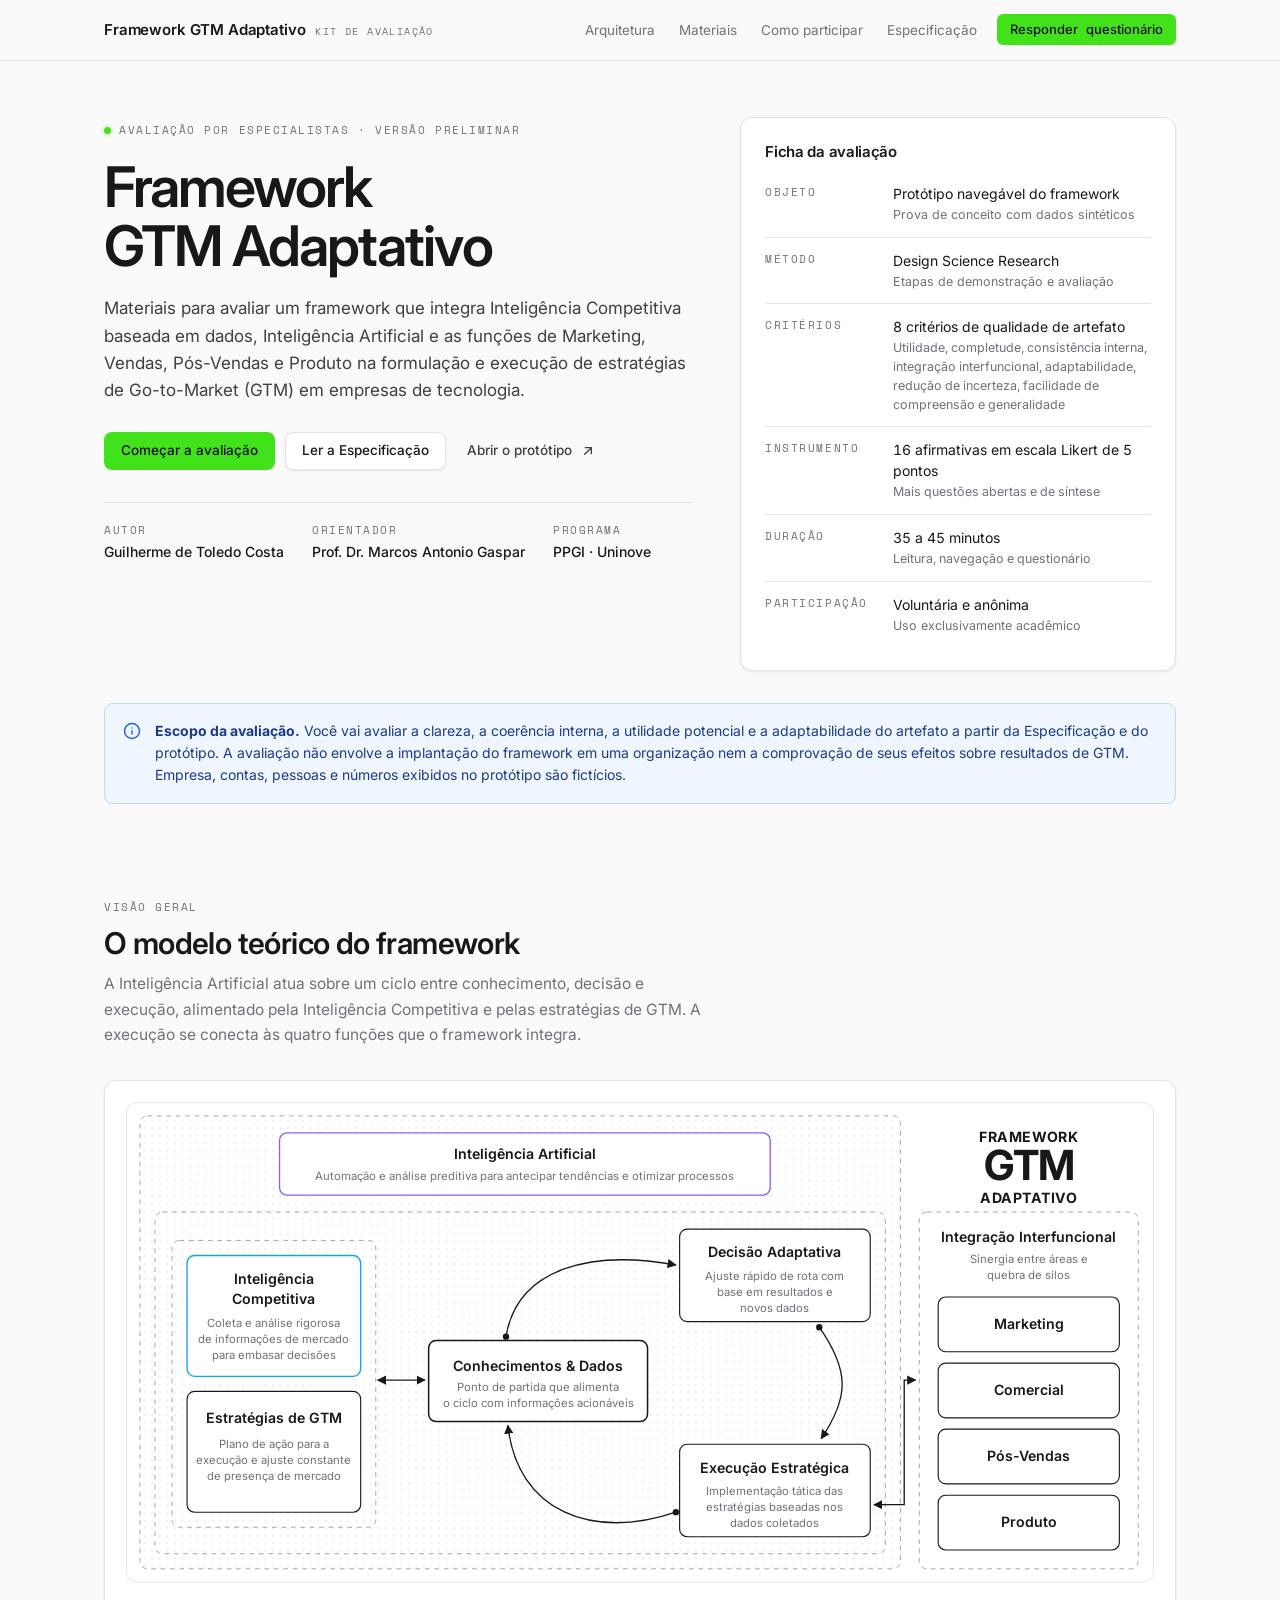
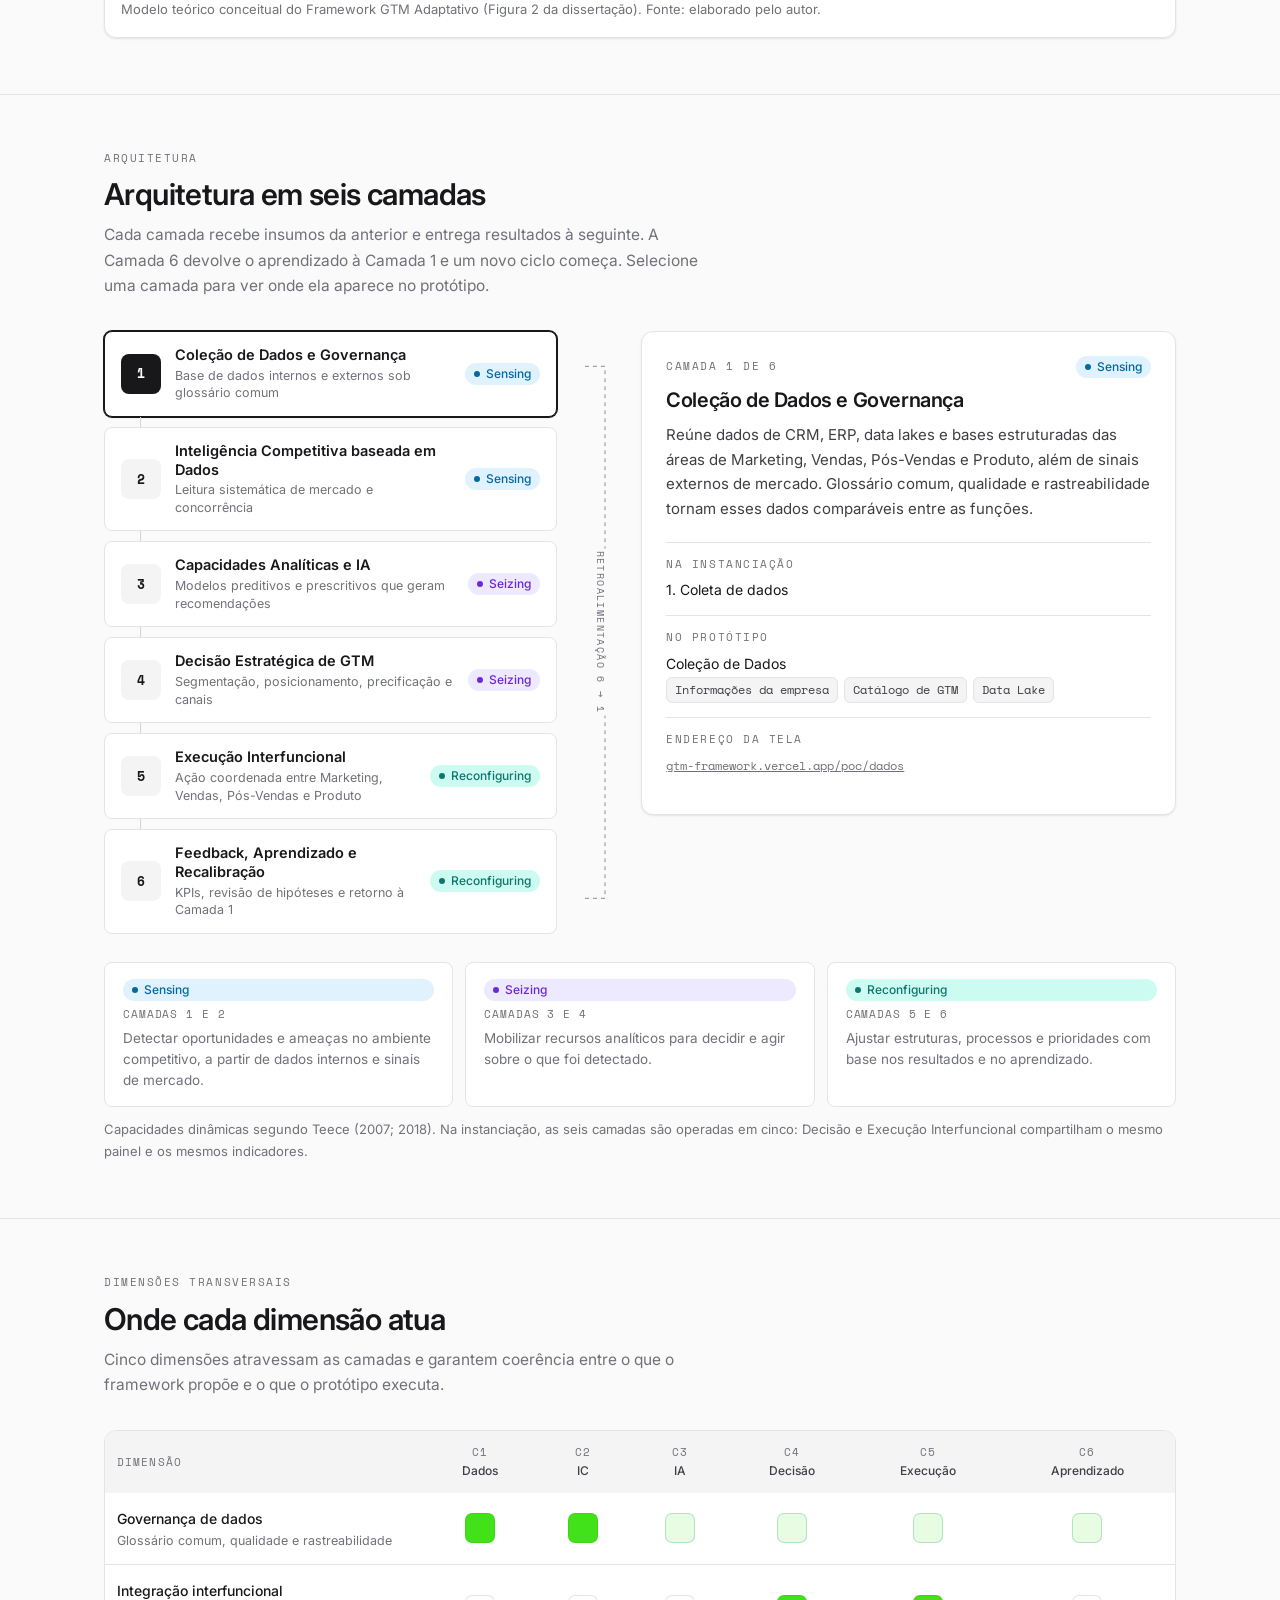
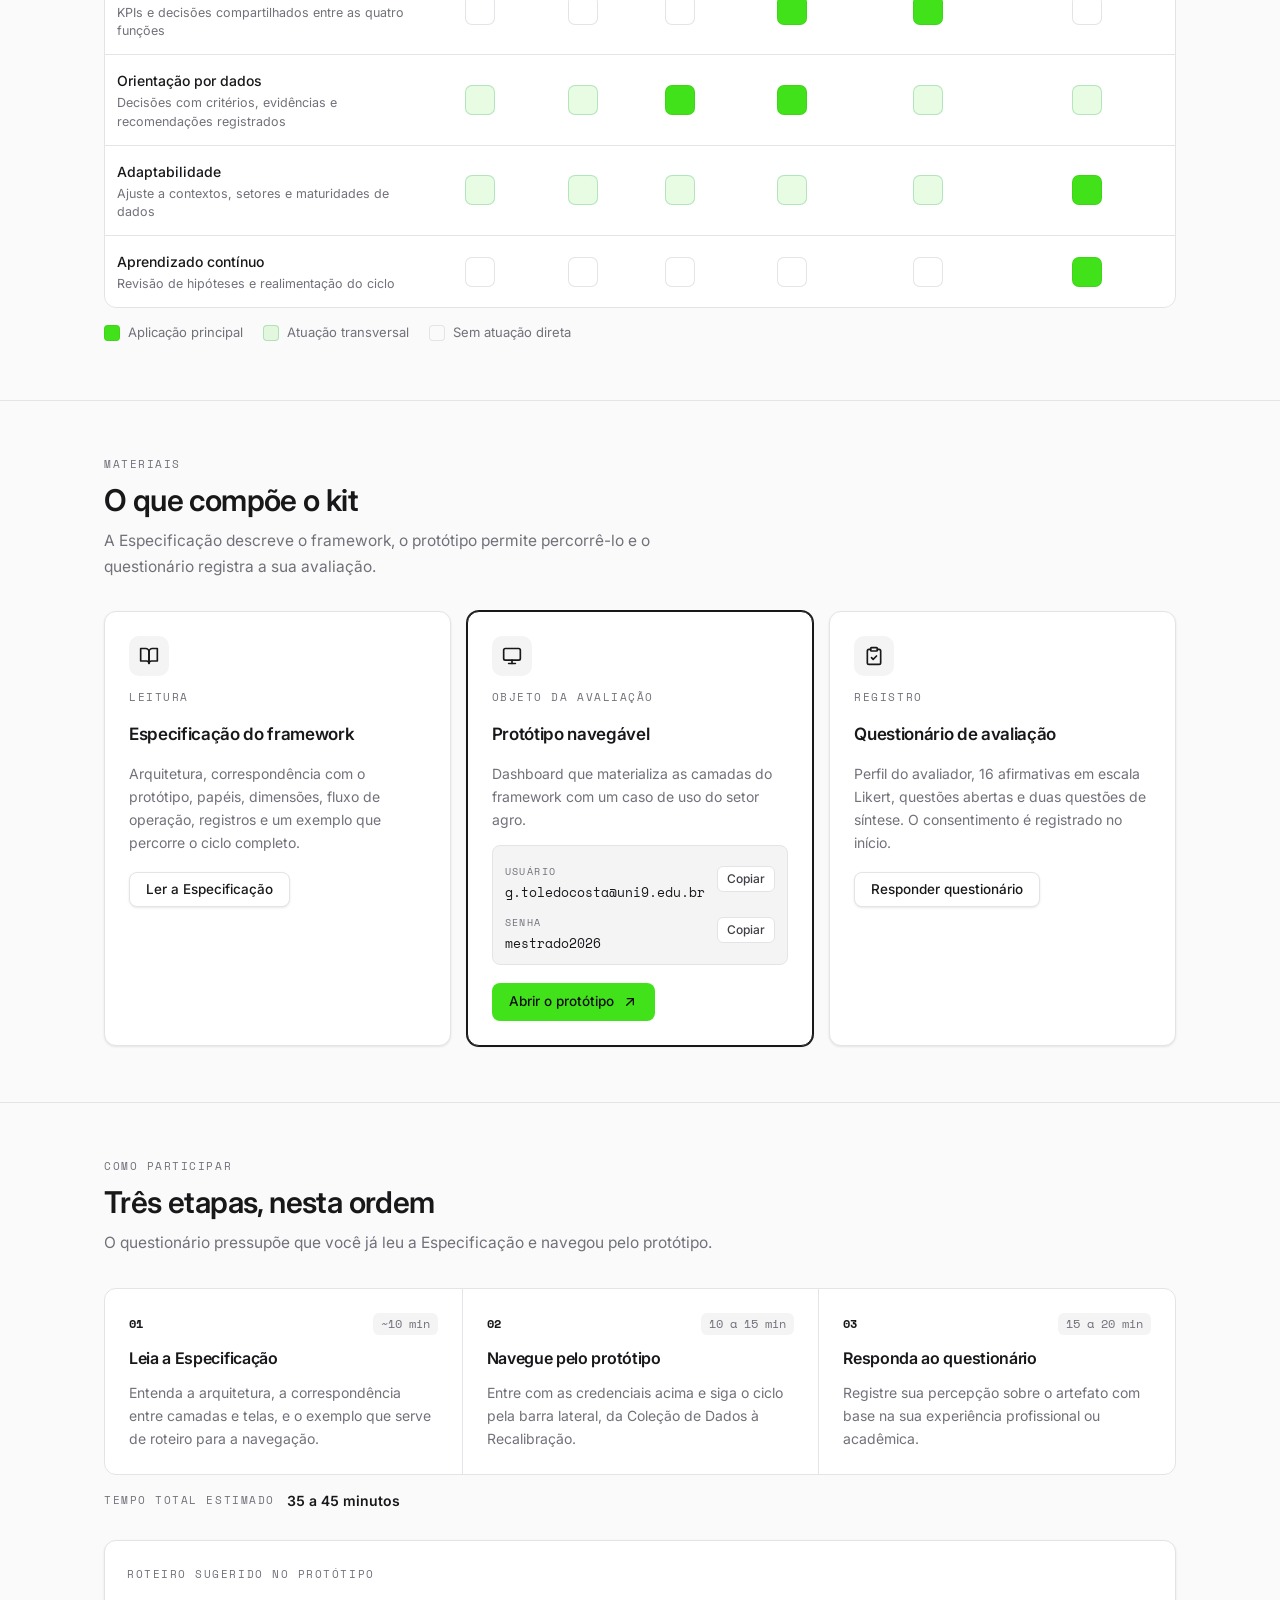
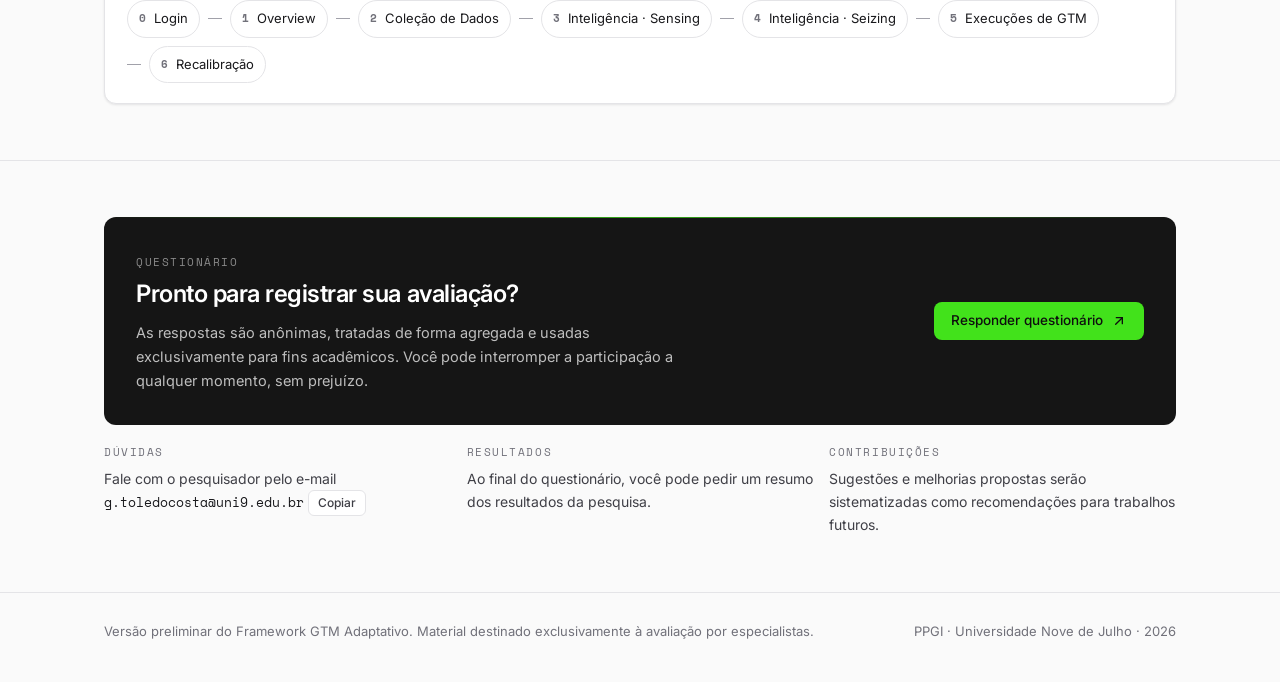
==== index.html @ 312587c1 "Add files via upload" ====
<!doctype html>
<html lang="pt-BR">
<head>
<meta charset="utf-8">
<meta name="viewport" content="width=device-width, initial-scale=1, viewport-fit=cover">
<!--
  Curioso o suficiente para abrir o código-fonte?
  Este kit avalia um protótipo acadêmico.
  A versão comercial, em produção, está em https://strataflow.co
-->
<title>Kit de Avaliação · Framework GTM Adaptativo</title>
<meta name="description" content="Kit de avaliação por especialistas do Framework GTM Adaptativo, pesquisa de mestrado do PPGI/Uninove.">
<meta name="robots" content="noindex">
<link rel="preconnect" href="https://fonts.googleapis.com">
<link rel="preconnect" href="https://fonts.gstatic.com" crossorigin>
<link rel="stylesheet" href="https://fonts.googleapis.com/css2?family=Inter:wght@400;500;600;700&family=Space+Mono:wght@400;700&display=swap">
<link rel="stylesheet" href="assets/kit.css">
</head>
<body>
<header class="topbar">
  <div class="wrap">
    <a class="brand" href="index.html">Framework GTM Adaptativo <span class="label">Kit de avaliação</span></a>
    <nav class="topnav" aria-label="Navegação principal">
      <a class="hide-sm" href="#arquitetura">Arquitetura</a>
      <a class="hide-sm" href="#materiais">Materiais</a>
      <a class="hide-sm" href="#participar">Como participar</a>
      <a href="especificacao.html">Especificação</a>
      <a class="btn btn-primary" href="https://docs.google.com/forms/d/e/1FAIpQLSe-l0vCF2HoHj6uJk7mGG0qdoyNAl2FYrG4ups2S_jRmHgbUw/viewform" target="_blank" rel="noopener">Responder<span class="long"> questionário</span></a>
    </nav>
  </div>
</header>

<main>
  <section class="hero">
    <div class="wrap hero-grid">
      <div>
        <span class="eyebrow label"><span class="dot" aria-hidden="true"></span>Avaliação por especialistas · versão preliminar</span>
        <h1>Framework GTM Adaptativo</h1>
        <p class="lead">Materiais para avaliar um framework que integra Inteligência Competitiva baseada em dados, Inteligência Artificial e as funções de Marketing, Vendas, Pós-Vendas e Produto na formulação e execução de estratégias de Go-to-Market (GTM) em empresas de tecnologia.</p>
        <div class="hero-actions">
          <a class="btn btn-primary" href="#participar">Começar a avaliação</a>
          <a class="btn btn-secondary" href="especificacao.html">Ler a Especificação</a>
          <a class="btn btn-ghost" href="https://gtm-framework.vercel.app/login" target="_blank" rel="noopener">Abrir o protótipo
            <svg viewBox="0 0 24 24" fill="none" stroke="currentColor" stroke-width="2" stroke-linecap="round" stroke-linejoin="round" aria-hidden="true"><path d="M7 17 17 7"/><path d="M8 7h9v9"/></svg>
          </a>
        </div>
        <div class="credits">
          <div><span class="label">Autor</span><strong>Guilherme de Toledo Costa</strong></div>
          <div><span class="label">Orientador</span><strong>Prof. Dr. Marcos Antonio Gaspar</strong></div>
          <div><span class="label">Programa</span><strong>PPGI · Uninove</strong></div>
        </div>
      </div>

      <aside class="card ficha" aria-labelledby="ficha-titulo">
        <h2 id="ficha-titulo">Ficha da avaliação</h2>
        <dl>
          <div class="row"><dt class="label">Objeto</dt><dd>Protótipo navegável do framework<small>Prova de conceito com dados sintéticos</small></dd></div>
          <div class="row"><dt class="label">Método</dt><dd>Design Science Research<small>Etapas de demonstração e avaliação</small></dd></div>
          <div class="row"><dt class="label">Critérios</dt><dd class="tnum">8 critérios de qualidade de artefato<small>Utilidade, completude, consistência interna, integração interfuncional, adaptabilidade, redução de incerteza, facilidade de compreensão e generalidade</small></dd></div>
          <div class="row"><dt class="label">Instrumento</dt><dd class="tnum">16 afirmativas em escala Likert de 5 pontos<small>Mais questões abertas e de síntese</small></dd></div>
          <div class="row"><dt class="label">Duração</dt><dd class="tnum">35 a 45 minutos<small>Leitura, navegação e questionário</small></dd></div>
          <div class="row"><dt class="label">Participação</dt><dd>Voluntária e anônima<small>Uso exclusivamente acadêmico</small></dd></div>
        </dl>
      </aside>
    </div>

    <div class="wrap" style="margin-top: 32px;">
      <div class="notice" role="note">
        <svg viewBox="0 0 24 24" fill="none" stroke="currentColor" stroke-width="2" stroke-linecap="round" stroke-linejoin="round" aria-hidden="true"><circle cx="12" cy="12" r="10"/><path d="M12 16v-4"/><path d="M12 8h.01"/></svg>
        <p><strong>Escopo da avaliação.</strong> Você vai avaliar a clareza, a coerência interna, a utilidade potencial e a adaptabilidade do artefato a partir da Especificação e do protótipo. A avaliação não envolve a implantação do framework em uma organização nem a comprovação de seus efeitos sobre resultados de GTM. Empresa, contas, pessoas e números exibidos no protótipo são fictícios.</p>
      </div>
    </div>
  </section>

  <section class="section" id="visao-geral">
    <div class="wrap">
      <div class="section-head">
        <span class="label">Visão geral</span>
        <h2>O modelo teórico do framework</h2>
        <p>A Inteligência Artificial atua sobre um ciclo entre conhecimento, decisão e execução, alimentado pela Inteligência Competitiva e pelas estratégias de GTM. A execução se conecta às quatro funções que o framework integra.</p>
      </div>
      <div class="card" style="padding: 16px;">
<figure class="model" aria-labelledby="model-cap">
  <div class="model-svg">
    <svg viewBox="0 0 1100 520" role="img" aria-label="Modelo teórico conceitual do Framework GTM Adaptativo: Inteligência Artificial sobre um ciclo entre Conhecimentos e Dados, Decisão Adaptativa e Execução Estratégica, alimentado por Inteligência Competitiva e Estratégias de GTM, e conectado à Integração Interfuncional entre Marketing, Comercial, Pós-Vendas e Produto.">
      <defs>
        <pattern id="dots" width="8" height="8" patternUnits="userSpaceOnUse"><circle cx="1" cy="1" r=".9" fill="#E4E4E7"/></pattern>
        <marker id="ah" viewBox="0 0 10 10" refX="9" refY="5" markerWidth="7" markerHeight="7" orient="auto-start-reverse"><path d="M0 0 L10 5 L0 10 z" fill="#18181B"/></marker>
        <marker id="dot" viewBox="0 0 10 10" refX="5" refY="5" markerWidth="6" markerHeight="6"><circle cx="5" cy="5" r="4" fill="#18181B"/></marker>
      </defs>
      <rect x="6" y="6" width="1088" height="508" rx="10" fill="#FFFFFF" stroke="#E4E4E7"/>
      <rect x="20" y="20" width="806" height="480" rx="8" fill="url(#dots)" stroke="#A1A1AA" stroke-dasharray="5 5"/>

      <!-- Inteligência Artificial -->
      <rect x="168" y="38" width="520" height="66" rx="8" fill="#FFFFFF" stroke="#8B5CF6" stroke-width="1.4"/>
      <text x="428" y="66" text-anchor="middle" class="t-title">Inteligência Artificial</text>
      <text x="428" y="88" text-anchor="middle" class="t-desc">Automação e análise preditiva para antecipar tendências e otimizar processos</text>

      <rect x="36" y="122" width="774" height="362" rx="8" fill="none" stroke="#A1A1AA" stroke-dasharray="5 5"/>

      <!-- grupo esquerdo -->
      <rect x="54" y="152" width="216" height="304" rx="8" fill="none" stroke="#A1A1AA" stroke-dasharray="5 5"/>
      <rect x="70" y="168" width="184" height="128" rx="8" fill="#FFFFFF" stroke="#0EA5E9" stroke-width="1.4"/>
      <text x="162" y="198" text-anchor="middle" class="t-title">Inteligência</text>
      <text x="162" y="219" text-anchor="middle" class="t-title">Competitiva</text>
      <text x="162" y="244" text-anchor="middle" class="t-desc">Coleta e análise rigorosa</text>
      <text x="162" y="261" text-anchor="middle" class="t-desc">de informações de mercado</text>
      <text x="162" y="278" text-anchor="middle" class="t-desc">para embasar decisões</text>
      <rect x="70" y="312" width="184" height="128" rx="8" fill="#FFFFFF" stroke="#18181B" stroke-width="1.2"/>
      <text x="162" y="346" text-anchor="middle" class="t-title">Estratégias de GTM</text>
      <text x="162" y="372" text-anchor="middle" class="t-desc">Plano de ação para a</text>
      <text x="162" y="389" text-anchor="middle" class="t-desc">execução e ajuste constante</text>
      <text x="162" y="406" text-anchor="middle" class="t-desc">de presença de mercado</text>

      <!-- ciclo -->
      <rect x="326" y="258" width="232" height="86" rx="8" fill="#FFFFFF" stroke="#18181B" stroke-width="1.6"/>
      <text x="442" y="290" text-anchor="middle" class="t-title">Conhecimentos &amp; Dados</text>
      <text x="442" y="312" text-anchor="middle" class="t-desc">Ponto de partida que alimenta</text>
      <text x="442" y="329" text-anchor="middle" class="t-desc">o ciclo com informações acionáveis</text>

      <rect x="592" y="140" width="202" height="98" rx="8" fill="#FFFFFF" stroke="#18181B" stroke-width="1.2"/>
      <text x="693" y="170" text-anchor="middle" class="t-title">Decisão Adaptativa</text>
      <text x="693" y="194" text-anchor="middle" class="t-desc">Ajuste rápido de rota com</text>
      <text x="693" y="211" text-anchor="middle" class="t-desc">base em resultados e</text>
      <text x="693" y="228" text-anchor="middle" class="t-desc">novos dados</text>

      <rect x="592" y="368" width="202" height="98" rx="8" fill="#FFFFFF" stroke="#18181B" stroke-width="1.2"/>
      <text x="693" y="398" text-anchor="middle" class="t-title">Execução Estratégica</text>
      <text x="693" y="422" text-anchor="middle" class="t-desc">Implementação tática das</text>
      <text x="693" y="439" text-anchor="middle" class="t-desc">estratégias baseadas nos</text>
      <text x="693" y="456" text-anchor="middle" class="t-desc">dados coletados</text>

      <path d="M272 300 H322" fill="none" stroke="#18181B" stroke-width="1.4" marker-start="url(#ah)" marker-end="url(#ah)"/>
      <path d="M408 254 C 420 180, 500 162, 588 178" fill="none" stroke="#18181B" stroke-width="1.4" marker-start="url(#dot)" marker-end="url(#ah)"/>
      <path d="M740 244 C 772 290, 772 318, 742 362" fill="none" stroke="#18181B" stroke-width="1.4" marker-start="url(#dot)" marker-end="url(#ah)"/>
      <path d="M588 440 C 500 470, 420 440, 410 348" fill="none" stroke="#18181B" stroke-width="1.4" marker-start="url(#dot)" marker-end="url(#ah)"/>

      <!-- título e integração -->
      <text x="962" y="48" text-anchor="middle" class="t-brand-s">FRAMEWORK</text>
      <text x="962" y="88" text-anchor="middle" class="t-brand">GTM</text>
      <text x="962" y="112" text-anchor="middle" class="t-brand-s">ADAPTATIVO</text>
      <rect x="846" y="122" width="232" height="378" rx="8" fill="none" stroke="#A1A1AA" stroke-dasharray="5 5"/>
      <text x="962" y="154" text-anchor="middle" class="t-title">Integração Interfuncional</text>
      <text x="962" y="176" text-anchor="middle" class="t-desc">Sinergia entre áreas e</text>
      <text x="962" y="193" text-anchor="middle" class="t-desc">quebra de silos</text>
      <g class="fn">
        <rect x="866" y="212" width="192" height="58" rx="8" fill="#FFFFFF" stroke="#18181B" stroke-width="1.2"/><text x="962" y="246" text-anchor="middle" class="t-title">Marketing</text>
        <rect x="866" y="282" width="192" height="58" rx="8" fill="#FFFFFF" stroke="#18181B" stroke-width="1.2"/><text x="962" y="316" text-anchor="middle" class="t-title">Comercial</text>
        <rect x="866" y="352" width="192" height="58" rx="8" fill="#FFFFFF" stroke="#18181B" stroke-width="1.2"/><text x="962" y="386" text-anchor="middle" class="t-title">Pós-Vendas</text>
        <rect x="866" y="422" width="192" height="58" rx="8" fill="#FFFFFF" stroke="#18181B" stroke-width="1.2"/><text x="962" y="456" text-anchor="middle" class="t-title">Produto</text>
      </g>
      <path d="M798 432 H830 V300 H842" fill="none" stroke="#18181B" stroke-width="1.4" marker-start="url(#ah)" marker-end="url(#ah)"/>
    </svg>
  </div>

  <div class="model-stack" >
    <div class="m-box m-ia"><strong>Inteligência Artificial</strong><span>Automação e análise preditiva para antecipar tendências e otimizar processos</span></div>
    <div class="m-group">
      <div class="m-box m-ic"><strong>Inteligência Competitiva</strong><span>Coleta e análise rigorosa de informações de mercado para embasar decisões</span></div>
      <div class="m-box"><strong>Estratégias de GTM</strong><span>Plano de ação para a execução e ajuste constante de presença de mercado</span></div>
    </div>
    <div class="m-arrow">↕</div>
    <div class="m-cycle">
      <span class="label">Ciclo adaptativo</span>
      <div class="m-box m-core"><strong>Conhecimentos &amp; Dados</strong><span>Ponto de partida que alimenta o ciclo com informações acionáveis</span></div>
      <div class="m-arrow">↓</div>
      <div class="m-box"><strong>Decisão Adaptativa</strong><span>Ajuste rápido de rota com base em resultados e novos dados</span></div>
      <div class="m-arrow">↓</div>
      <div class="m-box"><strong>Execução Estratégica</strong><span>Implementação tática das estratégias baseadas nos dados coletados</span></div>
      <div class="m-arrow">↺ retorna a Conhecimentos &amp; Dados</div>
    </div>
    <div class="m-arrow">↕</div>
    <div class="m-group">
      <span class="label">Integração Interfuncional</span>
      <div class="m-fns"><span>Marketing</span><span>Comercial</span><span>Pós-Vendas</span><span>Produto</span></div>
    </div>
  </div>
  <figcaption id="model-cap">Modelo teórico conceitual do Framework GTM Adaptativo (Figura 2 da dissertação). Fonte: elaborado pelo autor.</figcaption>
</figure>
      </div>
    </div>
  </section>

  <section class="section" id="arquitetura">
    <div class="wrap">
      <div class="section-head">
        <span class="label">Arquitetura</span>
        <h2>Arquitetura em seis camadas</h2>
        <p>Cada camada recebe insumos da anterior e entrega resultados à seguinte. A Camada 6 devolve o aprendizado à Camada 1 e um novo ciclo começa. Selecione uma camada para ver onde ela aparece no protótipo.</p>
      </div>

      <div class="arch">
        <div class="stack" id="layer-stack" role="tablist" aria-label="Camadas do framework" aria-orientation="vertical">
          <div class="loop" aria-hidden="true">
            <svg viewBox="0 0 30 100" preserveAspectRatio="none">
              <path d="M2 99 H22 V1 H2" fill="none" stroke="#A1A1AA" stroke-width="1.2" vector-effect="non-scaling-stroke" stroke-dasharray="4 4"/>
            </svg>
            <span class="loop-label">Retroalimentação 6 → 1</span>
          </div>
        </div>

        <article class="card detail" id="layer-detail" role="tabpanel" aria-live="polite">
          <div class="top">
            <span class="label" data-f="label">Camada 1 de 6</span>
            <span class="cap cap-sensing" data-f="cap">Sensing</span>
          </div>
          <h3 data-f="name">Coleção de Dados e Governança</h3>
          <p class="desc" data-f="desc"></p>
          <dl>
            <div class="row"><dt class="label">Na instanciação</dt><dd data-f="inst"></dd></div>
            <div class="row"><dt class="label">No protótipo</dt><dd><span data-f="module"></span><div class="screens" data-f="screens"></div></dd></div>
            <div class="row"><dt class="label">Endereço da tela</dt><dd><a class="route" data-f="route" href="https://gtm-framework.vercel.app/poc" target="_blank" rel="noopener"></a></dd></div>
          </dl>
        </article>
      </div>

      <div class="caps-legend">
        <div>
          <span class="cap cap-sensing">Sensing</span>
          <span class="layers">Camadas 1 e 2</span>
          <p>Detectar oportunidades e ameaças no ambiente competitivo, a partir de dados internos e sinais de mercado.</p>
        </div>
        <div>
          <span class="cap cap-seizing">Seizing</span>
          <span class="layers">Camadas 3 e 4</span>
          <p>Mobilizar recursos analíticos para decidir e agir sobre o que foi detectado.</p>
        </div>
        <div>
          <span class="cap cap-reconf">Reconfiguring</span>
          <span class="layers">Camadas 5 e 6</span>
          <p>Ajustar estruturas, processos e prioridades com base nos resultados e no aprendizado.</p>
        </div>
      </div>
      <p style="margin-top: 12px; font-size: 13px; color: var(--fg-3);">Capacidades dinâmicas segundo Teece (2007; 2018). Na instanciação, as seis camadas são operadas em cinco: Decisão e Execução Interfuncional compartilham o mesmo painel e os mesmos indicadores.</p>
    </div>
  </section>

  <section class="section" id="dimensoes">
    <div class="wrap">
      <div class="section-head">
        <span class="label">Dimensões transversais</span>
        <h2>Onde cada dimensão atua</h2>
        <p>Cinco dimensões atravessam as camadas e garantem coerência entre o que o framework propõe e o que o protótipo executa.</p>
      </div>
      <div class="scroll-x">
        <table class="matrix">
          <thead>
            <tr>
              <th scope="col" style="text-align:left;">Dimensão</th>
              <th scope="col">C1<span>Dados</span></th>
              <th scope="col">C2<span>IC</span></th>
              <th scope="col">C3<span>IA</span></th>
              <th scope="col">C4<span>Decisão</span></th>
              <th scope="col">C5<span>Execução</span></th>
              <th scope="col">C6<span>Aprendizado</span></th>
            </tr>
          </thead>
          <tbody>
            <tr>
              <th scope="row">Governança de dados<small>Glossário comum, qualidade e rastreabilidade</small></th>
              <td><span class="cell main" title="Aplicação principal"></span></td>
              <td><span class="cell main" title="Aplicação principal"></span></td>
              <td><span class="cell trans" title="Atuação transversal"></span></td>
              <td><span class="cell trans" title="Atuação transversal"></span></td>
              <td><span class="cell trans" title="Atuação transversal"></span></td>
              <td><span class="cell trans" title="Atuação transversal"></span></td>
            </tr>
            <tr>
              <th scope="row">Integração interfuncional<small>KPIs e decisões compartilhados entre as quatro funções</small></th>
              <td><span class="cell none" title="Sem atuação direta"></span></td>
              <td><span class="cell none" title="Sem atuação direta"></span></td>
              <td><span class="cell none" title="Sem atuação direta"></span></td>
              <td><span class="cell main" title="Aplicação principal"></span></td>
              <td><span class="cell main" title="Aplicação principal"></span></td>
              <td><span class="cell none" title="Sem atuação direta"></span></td>
            </tr>
            <tr>
              <th scope="row">Orientação por dados<small>Decisões com critérios, evidências e recomendações registrados</small></th>
              <td><span class="cell trans" title="Atuação transversal"></span></td>
              <td><span class="cell trans" title="Atuação transversal"></span></td>
              <td><span class="cell main" title="Aplicação principal"></span></td>
              <td><span class="cell main" title="Aplicação principal"></span></td>
              <td><span class="cell trans" title="Atuação transversal"></span></td>
              <td><span class="cell trans" title="Atuação transversal"></span></td>
            </tr>
            <tr>
              <th scope="row">Adaptabilidade<small>Ajuste a contextos, setores e maturidades de dados</small></th>
              <td><span class="cell trans" title="Atuação transversal"></span></td>
              <td><span class="cell trans" title="Atuação transversal"></span></td>
              <td><span class="cell trans" title="Atuação transversal"></span></td>
              <td><span class="cell trans" title="Atuação transversal"></span></td>
              <td><span class="cell trans" title="Atuação transversal"></span></td>
              <td><span class="cell main" title="Aplicação principal"></span></td>
            </tr>
            <tr>
              <th scope="row">Aprendizado contínuo<small>Revisão de hipóteses e realimentação do ciclo</small></th>
              <td><span class="cell none" title="Sem atuação direta"></span></td>
              <td><span class="cell none" title="Sem atuação direta"></span></td>
              <td><span class="cell none" title="Sem atuação direta"></span></td>
              <td><span class="cell none" title="Sem atuação direta"></span></td>
              <td><span class="cell none" title="Sem atuação direta"></span></td>
              <td><span class="cell main" title="Aplicação principal"></span></td>
            </tr>
          </tbody>
        </table>
      </div>
      <div class="matrix-legend">
        <span><span class="cell main"></span>Aplicação principal</span>
        <span><span class="cell trans"></span>Atuação transversal</span>
        <span><span class="cell none"></span>Sem atuação direta</span>
      </div>
    </div>
  </section>

  <section class="section" id="materiais">
    <div class="wrap">
      <div class="section-head">
        <span class="label">Materiais</span>
        <h2>O que compõe o kit</h2>
        <p>A Especificação descreve o framework, o protótipo permite percorrê-lo e o questionário registra a sua avaliação.</p>
      </div>
      <div class="materials">
        <article class="card material">
          <div class="icon"><svg viewBox="0 0 24 24" fill="none" stroke="currentColor" stroke-width="2" stroke-linecap="round" stroke-linejoin="round" aria-hidden="true"><path d="M2 3h6a4 4 0 0 1 4 4v14a3 3 0 0 0-3-3H2z"/><path d="M22 3h-6a4 4 0 0 0-4 4v14a3 3 0 0 1 3-3h7z"/></svg></div>
          <span class="label">Leitura</span>
          <h3>Especificação do framework</h3>
          <p>Arquitetura, correspondência com o protótipo, papéis, dimensões, fluxo de operação, registros e um exemplo que percorre o ciclo completo.</p>
          <a class="btn btn-secondary" href="especificacao.html">Ler a Especificação</a>
        </article>

        <article class="card material featured">
          <div class="icon"><svg viewBox="0 0 24 24" fill="none" stroke="currentColor" stroke-width="2" stroke-linecap="round" stroke-linejoin="round" aria-hidden="true"><rect x="2" y="3" width="20" height="14" rx="2"/><path d="M8 21h8"/><path d="M12 17v4"/></svg></div>
          <span class="label">Objeto da avaliação</span>
          <h3>Protótipo navegável</h3>
          <p>Dashboard que materializa as camadas do framework com um caso de uso do setor agro.</p>
          <div class="creds">
            <div class="cred">
              <div><span class="label">Usuário</span><code id="cred-user">g.toledocosta@uni9.edu.br</code></div>
              <button class="copy" type="button" data-copy="cred-user">Copiar</button>
            </div>
            <div class="cred">
              <div><span class="label">Senha</span><code id="cred-pass">mestrado2026</code></div>
              <button class="copy" type="button" data-copy="cred-pass">Copiar</button>
            </div>
          </div>
          <a class="btn btn-primary" href="https://gtm-framework.vercel.app/login" target="_blank" rel="noopener">Abrir o protótipo
            <svg viewBox="0 0 24 24" fill="none" stroke="currentColor" stroke-width="2" stroke-linecap="round" stroke-linejoin="round" aria-hidden="true"><path d="M7 17 17 7"/><path d="M8 7h9v9"/></svg>
          </a>
        </article>

        <article class="card material">
          <div class="icon"><svg viewBox="0 0 24 24" fill="none" stroke="currentColor" stroke-width="2" stroke-linecap="round" stroke-linejoin="round" aria-hidden="true"><rect x="8" y="2" width="8" height="4" rx="1"/><path d="M16 4h2a2 2 0 0 1 2 2v14a2 2 0 0 1-2 2H6a2 2 0 0 1-2-2V6a2 2 0 0 1 2-2h2"/><path d="m9 14 2 2 4-4"/></svg></div>
          <span class="label">Registro</span>
          <h3>Questionário de avaliação</h3>
          <p>Perfil do avaliador, 16 afirmativas em escala Likert, questões abertas e duas questões de síntese. O consentimento é registrado no início.</p>
          <a class="btn btn-secondary" href="https://docs.google.com/forms/d/e/1FAIpQLSe-l0vCF2HoHj6uJk7mGG0qdoyNAl2FYrG4ups2S_jRmHgbUw/viewform" target="_blank" rel="noopener">Responder questionário</a>
        </article>
      </div>
    </div>
  </section>

  <section class="section" id="participar">
    <div class="wrap">
      <div class="section-head">
        <span class="label">Como participar</span>
        <h2>Três etapas, nesta ordem</h2>
        <p>O questionário pressupõe que você já leu a Especificação e navegou pelo protótipo.</p>
      </div>
      <ol class="steps" style="list-style:none; margin:0; padding:0;">
        <li class="step">
          <div class="head"><span class="n">01</span><span class="time tnum">~10 min</span></div>
          <h3>Leia a Especificação</h3>
          <p>Entenda a arquitetura, a correspondência entre camadas e telas, e o exemplo que serve de roteiro para a navegação.</p>
        </li>
        <li class="step">
          <div class="head"><span class="n">02</span><span class="time tnum">10 a 15 min</span></div>
          <h3>Navegue pelo protótipo</h3>
          <p>Entre com as credenciais acima e siga o ciclo pela barra lateral, da Coleção de Dados à Recalibração.</p>
        </li>
        <li class="step">
          <div class="head"><span class="n">03</span><span class="time tnum">15 a 20 min</span></div>
          <h3>Responda ao questionário</h3>
          <p>Registre sua percepção sobre o artefato com base na sua experiência profissional ou acadêmica.</p>
        </li>
      </ol>
      <p class="total"><span class="label">Tempo total estimado</span><strong class="tnum">35 a 45 minutos</strong></p>

      <div class="card route-map">
        <span class="label">Roteiro sugerido no protótipo</span>
        <ol>
          <li><span class="stop"><b>0</b>Login</span></li>
          <li><span class="stop"><b>1</b>Overview</span></li>
          <li><span class="stop"><b>2</b>Coleção de Dados</span></li>
          <li><span class="stop"><b>3</b>Inteligência · Sensing</span></li>
          <li><span class="stop"><b>4</b>Inteligência · Seizing</span></li>
          <li><span class="stop"><b>5</b>Execuções de GTM</span></li>
          <li><span class="stop"><b>6</b>Recalibração</span></li>
        </ol>
      </div>
    </div>
  </section>

  <section class="section">
    <div class="wrap">
      <div class="cta">
        <div>
          <span class="label">Questionário</span>
          <h2>Pronto para registrar sua avaliação?</h2>
          <p>As respostas são anônimas, tratadas de forma agregada e usadas exclusivamente para fins acadêmicos. Você pode interromper a participação a qualquer momento, sem prejuízo.</p>
        </div>
        <a class="btn btn-primary" href="https://docs.google.com/forms/d/e/1FAIpQLSe-l0vCF2HoHj6uJk7mGG0qdoyNAl2FYrG4ups2S_jRmHgbUw/viewform" target="_blank" rel="noopener">Responder questionário
          <svg viewBox="0 0 24 24" fill="none" stroke="currentColor" stroke-width="2" stroke-linecap="round" stroke-linejoin="round" aria-hidden="true"><path d="M7 17 17 7"/><path d="M8 7h9v9"/></svg>
        </a>
      </div>

      <div class="facts">
        <div>
          <span class="label">Dúvidas</span>
          <p>Fale com o pesquisador pelo e-mail <code id="contact-mail">g.toledocosta@uni9.edu.br</code> <button class="copy" type="button" data-copy="contact-mail">Copiar</button></p>
        </div>
        <div>
          <span class="label">Resultados</span>
          <p>Ao final do questionário, você pode pedir um resumo dos resultados da pesquisa.</p>
        </div>
        <div>
          <span class="label">Contribuições</span>
          <p>Sugestões e melhorias propostas serão sistematizadas como recomendações para trabalhos futuros.</p>
        </div>
      </div>
    </div>
  </section>
</main>

<footer class="footer">
  <div class="wrap">
    <span>Versão preliminar do Framework GTM Adaptativo. Material destinado exclusivamente à avaliação por especialistas.</span>
    <span>PPGI · Universidade Nove de Julho · 2026</span>
  </div>
</footer>

<script src="assets/kit.js"></script>
</body>
</html>
---- assets/kit.css ----
/* Kit de Avaliação · Framework GTM Adaptativo
   Base: Strataflow Platform Design System, Light Mode (sem marca).
   Layout: coluna central de leitura (max 1120px), seções em superfícies brancas sobre fundo #FAFAFA,
   rótulos em Space Mono caixa-alta como no protótipo; sidebar escura apenas na Especificação. */

:root {
  /* superfícies */
  --bg: #FAFAFA;
  --surface: #FFFFFF;
  --surface-2: #F4F4F5;
  --line: #E4E4E7;
  --line-strong: #D4D4D8;
  --sidebar: #151515;
  --sidebar-2: #1C1C1C;

  /* texto (zinc) */
  --fg: #18181B;
  --fg-2: #3F3F46;
  --fg-3: #71717A;
  --fg-4: #A1A1AA;

  /* marca e semântica */
  --accent: #42E21B;
  --accent-hover: #38C216;
  --accent-ink: #16A34A;
  --accent-soft: rgba(66, 226, 27, .12);
  --info: #2563EB;
  --info-soft: #EFF6FF;
  --warn: #D97706;
  --warn-soft: #FFFBEB;

  /* capacidades dinâmicas (paleta de gráficos do DS) */
  --sensing: #0EA5E9;
  --sensing-soft: #E0F2FE;
  --seizing: #8B5CF6;
  --seizing-soft: #EDE9FE;
  --reconf: #14B8A6;
  --reconf-soft: #CCFBF1;

  --font-sans: 'Inter', system-ui, -apple-system, 'Segoe UI', Roboto, sans-serif;
  --font-mono: 'Space Mono', ui-monospace, 'SFMono-Regular', Menlo, monospace;

  --radius: 12px;
  --radius-sm: 8px;
  --shadow: 0 1px 2px rgba(24, 24, 27, .04), 0 1px 3px rgba(24, 24, 27, .06);
  --max: 1120px;
  color-scheme: light;
}

* { box-sizing: border-box; }
html { scroll-behavior: smooth; scroll-padding-top: 84px; }
body {
  margin: 0;
  background: var(--bg);
  color: var(--fg-2);
  font: 400 15px/1.65 var(--font-sans);
  -webkit-font-smoothing: antialiased;
}
img { max-width: 100%; height: auto; display: block; }
a { color: inherit; }
h1, h2, h3, h4 { color: var(--fg); font-weight: 600; letter-spacing: -0.02em; text-wrap: balance; margin: 0; }
p { margin: 0; }
:focus-visible { outline: 2px solid var(--accent-ink); outline-offset: 2px; border-radius: 4px; }
@media (prefers-reduced-motion: reduce) { html { scroll-behavior: auto; } * { transition: none !important; animation: none !important; } }

.wrap { max-width: var(--max); margin: 0 auto; padding-inline: 24px; }
@media (max-width: 640px) { .wrap { padding-inline: 16px; } }

/* rótulo mono, como "SINAIS ATIVOS" no protótipo */
.label {
  font: 400 11px/1.4 var(--font-mono);
  text-transform: uppercase;
  letter-spacing: .14em;
  color: var(--fg-3);
}
.tnum { font-variant-numeric: tabular-nums; }

/* ---------- topo ---------- */
.topbar {
  position: sticky; top: env(safe-area-inset-top, 0px); z-index: 20;
  background: rgba(250, 250, 250, .86);
  backdrop-filter: saturate(1.4) blur(10px);
  -webkit-backdrop-filter: saturate(1.4) blur(10px);
  border-bottom: 1px solid var(--line);
}
.topbar .wrap { display: flex; align-items: center; gap: 24px; min-height: 60px; }
.brand { display: flex; align-items: baseline; gap: 10px; text-decoration: none; color: var(--fg); font-weight: 600; letter-spacing: -0.01em; white-space: nowrap; }
.brand .label { font-size: 10px; }
.topnav { display: flex; gap: 4px; margin-left: auto; align-items: center; }
.topnav a { text-decoration: none; font-size: 13.5px; color: var(--fg-3); padding: 6px 10px; border-radius: 6px; }
.topnav a:hover { color: var(--fg); background: var(--surface-2); }
.topnav a[aria-current="page"] { color: var(--fg); font-weight: 500; }
@media (max-width: 860px) { .topnav a.hide-sm { display: none; } }
@media (max-width: 560px) { .brand .label { display: none; } .topnav a:not(.btn) { display: none; } }

/* ---------- botões (DS) ---------- */
.btn {
  display: inline-flex; align-items: center; gap: 8px;
  font: 500 13.5px/1 var(--font-sans);
  padding: 10px 16px; border-radius: var(--radius-sm);
  text-decoration: none; cursor: pointer; border: 1px solid transparent;
  transition: background .15s, border-color .15s, transform .08s;
  white-space: nowrap;
}
.btn:active { transform: scale(.98); }
.btn-primary { background: var(--accent); color: #0E0E0E; }
.btn-primary:hover { background: var(--accent-hover); }
.btn-secondary { background: var(--surface); color: var(--fg); border-color: var(--line); box-shadow: var(--shadow); }
.btn-secondary:hover { background: var(--surface-2); }
.btn-ghost { background: transparent; color: var(--fg-2); padding-inline: 10px; }
.btn-ghost:hover { background: var(--surface-2); }
.btn svg { width: 16px; height: 16px; flex: none; }
.topnav .btn { padding: 8px 12px; font-size: 13px; margin-left: 6px; }
@media (max-width: 560px) { .topnav .btn .long { display: none; } .topbar .wrap { gap: 12px; } }

/* ---------- hero ---------- */
.hero { padding-block: 56px 40px; }
.hero-grid { display: grid; grid-template-columns: minmax(0, 1.35fr) minmax(0, 1fr); gap: 48px; align-items: start; }
@media (max-width: 900px) { .hero-grid { grid-template-columns: 1fr; gap: 32px; } }
.hero h1 { font-size: clamp(36px, 5.2vw, 56px); line-height: 1.05; letter-spacing: -0.035em; font-weight: 600; margin-top: 16px; }
.hero .lead { font-size: 17px; line-height: 1.6; color: var(--fg-2); margin-top: 20px; max-width: 60ch; }
.hero-actions { display: flex; flex-wrap: wrap; gap: 10px; margin-top: 28px; }
.credits { display: flex; flex-wrap: wrap; gap: 8px 28px; margin-top: 32px; padding-top: 20px; border-top: 1px solid var(--line); }
.credits div { display: grid; gap: 2px; }
.credits strong { color: var(--fg); font-weight: 500; font-size: 14px; }
.eyebrow { display: inline-flex; align-items: center; gap: 8px; }
.dot { width: 7px; height: 7px; border-radius: 50%; background: var(--accent); box-shadow: 0 0 0 3px var(--accent-soft); }

/* ficha técnica */
.card { background: var(--surface); border: 1px solid var(--line); border-radius: var(--radius); box-shadow: var(--shadow); }
.ficha { padding: 22px 24px; }
.ficha h2 { font-size: 15px; font-weight: 600; margin-bottom: 6px; }
.ficha dl { margin: 0; display: grid; }
.ficha .row { display: grid; grid-template-columns: 112px minmax(0, 1fr); gap: 16px; padding-block: 12px; border-top: 1px solid var(--line); }
.ficha .row:first-child { border-top: 0; }
.ficha dt { padding-top: 2px; }
.ficha dd { margin: 0; color: var(--fg); font-size: 14px; line-height: 1.5; }
.ficha dd small { display: block; color: var(--fg-3); font-size: 12.5px; margin-top: 2px; }

/* aviso de escopo */
.notice {
  display: grid; grid-template-columns: 20px minmax(0, 1fr); gap: 12px;
  padding: 16px 18px; border-radius: var(--radius-sm);
  background: var(--info-soft); border: 1px solid #BFDBFE; color: #1E3A8A;
  font-size: 14px; line-height: 1.6;
}
.notice svg { width: 18px; height: 18px; margin-top: 2px; color: var(--info); }
.notice strong { color: #1E3A8A; }

/* ---------- seções ---------- */
.section { padding-block: 56px; }
.section + .section { border-top: 1px solid var(--line); }
.section-head { display: grid; gap: 10px; max-width: 68ch; margin-bottom: 32px; }
.section-head h2 { font-size: clamp(24px, 3vw, 30px); line-height: 1.2; }
.section-head p { color: var(--fg-3); font-size: 15.5px; }

/* chips de capacidade */
.cap { display: inline-flex; align-items: center; gap: 6px; font: 500 12px/1 var(--font-sans); padding: 5px 9px; border-radius: 999px; white-space: nowrap; }
.cap::before { content: ""; width: 6px; height: 6px; border-radius: 50%; background: currentColor; }
.cap-sensing { color: #0369A1; background: var(--sensing-soft); }
.cap-seizing { color: #6D28D9; background: var(--seizing-soft); }
.cap-reconf { color: #0F766E; background: var(--reconf-soft); }

/* ---------- arquitetura interativa ---------- */
.arch { display: grid; grid-template-columns: minmax(0, 1fr) minmax(0, 1.05fr); gap: 28px; align-items: start; }
@media (max-width: 900px) { .arch { grid-template-columns: 1fr; } }
.stack { position: relative; display: grid; gap: 10px; padding-right: 56px; }
.layer {
  position: relative; display: grid; grid-template-columns: 40px minmax(0, 1fr) auto; gap: 14px; align-items: center;
  width: 100%; text-align: left; font: inherit; color: inherit;
  padding: 14px 16px; background: var(--surface); border: 1px solid var(--line); border-radius: var(--radius-sm);
  cursor: pointer; transition: border-color .15s, box-shadow .15s, background .15s;
}
.layer:hover { border-color: var(--line-strong); }
.layer[aria-selected="true"] { border-color: var(--fg); box-shadow: 0 0 0 1px var(--fg), var(--shadow); }
.layer .num { font: 700 13px/1 var(--font-mono); color: var(--fg); width: 40px; height: 40px; display: grid; place-items: center; border-radius: 8px; background: var(--surface-2); }
.layer[aria-selected="true"] .num { background: var(--fg); color: var(--surface); }
.layer .name { display: block; font-weight: 600; color: var(--fg); font-size: 14.5px; line-height: 1.3; }
.layer .sub { display: block; font-size: 12.5px; color: var(--fg-3); margin-top: 2px; line-height: 1.4; }
.layer + .layer::before {
  content: ""; position: absolute; left: 35px; top: -11px; width: 1px; height: 10px; background: var(--line-strong);
}
/* laço de retroalimentação 6 → 1 */
.loop { position: absolute; right: 0; top: 30px; bottom: 30px; width: 30px; pointer-events: none; }
.loop svg { width: 100%; height: 100%; overflow: visible; }
.loop-label {
  position: absolute; right: 2px; top: 50%; transform: translateY(-50%); writing-mode: vertical-rl;
  white-space: nowrap; font: 400 10px/1 var(--font-mono); letter-spacing: .14em; text-transform: uppercase; color: var(--fg-3);
  background: var(--bg); padding: 2px 6px;
}
@media (max-width: 560px) { .stack { padding-right: 0; } .loop { display: none; } .layer { grid-template-columns: 36px minmax(0, 1fr); } .layer .cap { grid-column: 2; justify-self: start; } }

.detail { padding: 24px; position: sticky; top: 84px; }
.detail .top { display: flex; align-items: center; justify-content: space-between; gap: 12px; flex-wrap: wrap; }
.detail h3 { font-size: 20px; margin-top: 10px; line-height: 1.25; }
.detail .desc { margin-top: 10px; color: var(--fg-2); }
.detail dl { margin: 20px 0 0; display: grid; gap: 0; }
.detail .row { display: grid; gap: 6px; padding-block: 14px; border-top: 1px solid var(--line); }
.detail dd { margin: 0; color: var(--fg); font-size: 14px; }
.screens { display: flex; flex-wrap: wrap; gap: 6px; margin-top: 2px; }
.screen { font: 400 12px/1 var(--font-mono); padding: 6px 8px; border-radius: 6px; background: var(--surface-2); border: 1px solid var(--line); color: var(--fg-2); }
.route { font: 400 12px/1.4 var(--font-mono); color: var(--fg-3); }
@media (max-width: 900px) { .detail { position: static; } }

.caps-legend { display: grid; grid-template-columns: repeat(3, minmax(0, 1fr)); gap: 12px; margin-top: 28px; }
@media (max-width: 760px) { .caps-legend { grid-template-columns: 1fr; } }
.caps-legend > div { padding: 16px 18px; background: var(--surface); border: 1px solid var(--line); border-radius: var(--radius-sm); display: grid; gap: 8px; align-content: start; }
.caps-legend p { font-size: 13.5px; color: var(--fg-3); line-height: 1.55; }
.caps-legend .layers { font: 400 11px/1 var(--font-mono); color: var(--fg-3); letter-spacing: .08em; text-transform: uppercase; }

/* ---------- matriz de dimensões ---------- */
.scroll-x { overflow-x: auto; -webkit-overflow-scrolling: touch; }
.matrix { width: 100%; min-width: 680px; border-collapse: separate; border-spacing: 0; background: var(--surface); border: 1px solid var(--line); border-radius: var(--radius); overflow: hidden; }
.matrix th, .matrix td { padding: 14px 12px; border-bottom: 1px solid var(--line); text-align: center; vertical-align: middle; }
.matrix tr:last-child td, .matrix tr:last-child th { border-bottom: 0; }
.matrix thead th { background: var(--surface-2); font: 400 11px/1.3 var(--font-mono); letter-spacing: .1em; text-transform: uppercase; color: var(--fg-3); }
.matrix thead th span { display: block; font: 500 12px/1.3 var(--font-sans); letter-spacing: 0; text-transform: none; color: var(--fg-2); margin-top: 4px; }
.matrix tbody th { text-align: left; font-weight: 500; color: var(--fg); font-size: 14px; width: 30%; }
.matrix tbody th small { display: block; font-weight: 400; color: var(--fg-3); font-size: 12.5px; margin-top: 2px; line-height: 1.45; }
.cell { display: inline-block; width: 30px; height: 30px; border-radius: 7px; vertical-align: middle; }
.cell.main { background: var(--accent); box-shadow: inset 0 0 0 1px rgba(0,0,0,.06); }
.cell.trans { background: var(--accent-soft); box-shadow: inset 0 0 0 1px rgba(22, 163, 74, .25); }
.cell.none { background: transparent; box-shadow: inset 0 0 0 1px var(--line); }
.matrix-legend { display: flex; flex-wrap: wrap; gap: 20px; margin-top: 14px; font-size: 13px; color: var(--fg-3); }
.matrix-legend span { display: inline-flex; align-items: center; gap: 8px; }
.matrix-legend .cell { width: 16px; height: 16px; border-radius: 4px; }

/* ---------- materiais ---------- */
.materials { display: grid; grid-template-columns: repeat(3, minmax(0, 1fr)); gap: 16px; }
@media (max-width: 900px) { .materials { grid-template-columns: 1fr; } }
.material { padding: 24px; display: grid; gap: 14px; align-content: start; }
.material .icon { width: 40px; height: 40px; border-radius: 10px; display: grid; place-items: center; background: var(--surface-2); color: var(--fg); }
.material .icon svg { width: 20px; height: 20px; }
.material h3 { font-size: 17px; }
.material p { font-size: 14px; color: var(--fg-3); }
.material .btn { justify-self: start; margin-top: 4px; }
.material.featured { border-color: var(--fg); box-shadow: 0 0 0 1px var(--fg), var(--shadow); }
.creds { display: grid; gap: 8px; padding: 12px; border-radius: var(--radius-sm); background: var(--surface-2); border: 1px solid var(--line); }
.cred { display: grid; grid-template-columns: minmax(0, 1fr) auto; align-items: center; gap: 8px; }
.cred .label { font-size: 10px; }
.cred code { display: block; font: 400 13px/1.4 var(--font-mono); color: var(--fg); overflow-wrap: anywhere; user-select: all; }
.copy { font: 500 12px/1 var(--font-sans); padding: 6px 9px; border-radius: 6px; border: 1px solid var(--line); background: var(--surface); color: var(--fg-2); cursor: pointer; }
.copy:hover { background: var(--surface-2); }
.copy.done { color: var(--accent-ink); border-color: rgba(22,163,74,.35); }

/* ---------- etapas ---------- */
.steps { display: grid; grid-template-columns: repeat(3, minmax(0, 1fr)); gap: 0; counter-reset: step; background: var(--surface); border: 1px solid var(--line); border-radius: var(--radius); overflow: hidden; }
@media (max-width: 900px) { .steps { grid-template-columns: 1fr; } }
.step { padding: 24px; display: grid; gap: 10px; align-content: start; border-left: 1px solid var(--line); }
.step:first-child { border-left: 0; }
@media (max-width: 900px) { .step { border-left: 0; border-top: 1px solid var(--line); } .step:first-child { border-top: 0; } }
.step .head { display: flex; align-items: center; justify-content: space-between; gap: 12px; }
.step .n { font: 700 12px/1 var(--font-mono); color: var(--fg); }
.step .time { font: 400 12px/1 var(--font-mono); color: var(--fg-3); padding: 5px 8px; border-radius: 6px; background: var(--surface-2); }
.step h3 { font-size: 16px; }
.step p { font-size: 14px; color: var(--fg-3); }
.total { display: flex; align-items: center; gap: 12px; flex-wrap: wrap; margin-top: 14px; font-size: 14px; color: var(--fg-3); }
.total strong { color: var(--fg); font-weight: 600; }

.route-map { margin-top: 28px; padding: 20px 22px; }
.route-map ol { list-style: none; margin: 14px 0 0; padding: 0; display: flex; flex-wrap: wrap; gap: 8px; align-items: center; }
.route-map li { display: inline-flex; align-items: center; gap: 8px; }
.route-map li + li::before { content: ""; width: 14px; height: 1px; background: var(--fg-4); }
.route-map .stop { display: inline-flex; align-items: center; gap: 8px; padding: 7px 11px; border-radius: 999px; border: 1px solid var(--line); background: var(--surface); font-size: 13px; color: var(--fg); }
.route-map .stop b { font: 700 11px/1 var(--font-mono); color: var(--fg-3); }

/* ---------- CTA final ---------- */
.cta {
  display: grid; grid-template-columns: minmax(0, 1fr) auto; gap: 24px; align-items: center;
  padding: 32px; border-radius: var(--radius); background: var(--sidebar); color: rgba(255,255,255,.72);
  position: relative; overflow: hidden;
}
.cta::before { content: ""; position: absolute; inset: 0 0 auto 0; height: 1px; background: linear-gradient(90deg, transparent, var(--accent), transparent); opacity: .7; }
.cta h2 { color: #FFFFFF; font-size: 24px; }
.cta p { margin-top: 8px; max-width: 62ch; font-size: 14.5px; }
.cta .label { color: rgba(255,255,255,.5); }
@media (max-width: 760px) { .cta { grid-template-columns: 1fr; padding: 24px; } }

.facts { display: grid; grid-template-columns: repeat(3, minmax(0, 1fr)); gap: 16px; margin-top: 20px; }
@media (max-width: 760px) { .facts { grid-template-columns: 1fr; } }
.facts > div { display: grid; gap: 6px; align-content: start; }
.facts p { font-size: 14px; color: var(--fg-2); }
.facts code { font: 400 13px/1.4 var(--font-mono); color: var(--fg); user-select: all; }

/* ---------- rodapé ---------- */
.footer { border-top: 1px solid var(--line); padding-block: 28px 40px; font-size: 13px; color: var(--fg-3); }
.footer .wrap { display: flex; flex-wrap: wrap; gap: 8px 24px; justify-content: space-between; }

/* ---------- especificação ---------- */
.doc-layout { display: grid; grid-template-columns: 272px minmax(0, 1fr); min-height: 100vh; }
@media (max-width: 1000px) { .doc-layout { grid-template-columns: 1fr; } }
.sidebar {
  background: var(--sidebar); color: rgba(255,255,255,.62);
  position: sticky; top: 0; height: 100vh; overflow-y: auto;
  padding: 22px 14px 28px; display: flex; flex-direction: column; gap: 18px;
}
@media (max-width: 1000px) { .sidebar { position: static; height: auto; padding: 18px 16px; } .sidebar nav { display: none; } .sidebar.open nav { display: block; } }
.sidebar .brand { color: #FFFFFF; padding-inline: 8px; display: grid; gap: 4px; }
.sidebar .brand .label { color: rgba(255,255,255,.45); display: block; }
.sidebar nav ol { list-style: none; margin: 0; padding: 0; display: grid; gap: 2px; }
.sidebar nav a {
  display: grid; grid-template-columns: 26px minmax(0, 1fr); gap: 6px; align-items: baseline;
  text-decoration: none; font-size: 13.5px; line-height: 1.4; padding: 8px 10px; border-radius: 8px; color: rgba(255,255,255,.62);
}
.sidebar nav a .n { font: 400 11px/1 var(--font-mono); color: rgba(255,255,255,.38); }
.sidebar nav a:hover { background: var(--sidebar-2); color: #FFFFFF; }
.sidebar nav a.active { background: #232323; color: #FFFFFF; }
.sidebar nav a.active .n { color: var(--accent); }
.sidebar .side-actions { margin-top: auto; display: grid; gap: 8px; padding-inline: 4px; }
.sidebar .side-actions .btn { justify-content: center; }
.sidebar .btn-dark { background: var(--sidebar-2); color: #FFFFFF; border-color: #2A2A2C; }
.sidebar .btn-dark:hover { background: #232323; }
.toc-toggle { display: none; }
@media (max-width: 1000px) {
  .toc-toggle { display: inline-flex; background: var(--sidebar-2); color: #FFFFFF; border: 1px solid #2A2A2C; }
  .sidebar .side-actions { display: none; }
  .sidebar .top-row { display: flex; align-items: center; justify-content: space-between; gap: 12px; }
}

.doc { padding-block: 40px 80px; }
.doc .wrap { max-width: 880px; }
.doc-head { padding-bottom: 28px; border-bottom: 1px solid var(--line); display: grid; gap: 14px; }
.doc-head h1 { font-size: clamp(30px, 4vw, 40px); line-height: 1.1; letter-spacing: -0.03em; }
.doc-head .lead { font-size: 16.5px; color: var(--fg-2); max-width: 64ch; }
.doc section { padding-top: 48px; display: grid; gap: 16px; }
.doc section > h2 { font-size: 24px; display: flex; gap: 12px; align-items: baseline; }
.doc section > h2 .n { font: 400 13px/1 var(--font-mono); color: var(--fg-4); letter-spacing: 0; }
.doc h3 { font-size: 17px; margin-top: 8px; }
.prose { max-width: 70ch; }
.prose p + p { margin-top: 12px; }
.doc p strong { color: var(--fg); font-weight: 600; }
.figure { margin: 8px 0 0; display: grid; gap: 10px; }
.figure .frame { background: var(--surface); border: 1px solid var(--line); border-radius: var(--radius); padding: 12px; }
.figure figcaption { font-size: 13px; color: var(--fg-3); }

.tbl { width: 100%; border-collapse: separate; border-spacing: 0; background: var(--surface); border: 1px solid var(--line); border-radius: var(--radius); overflow: hidden; font-size: 13.5px; line-height: 1.5; }
.tbl th, .tbl td { padding: 12px 14px; text-align: left; vertical-align: top; border-bottom: 1px solid var(--line); }
.tbl tr:last-child td, .tbl tr:last-child th { border-bottom: 0; }
.tbl thead th { background: var(--surface-2); font: 400 10.5px/1.3 var(--font-mono); letter-spacing: .1em; text-transform: uppercase; color: var(--fg-3); }
.tbl tbody th { color: var(--fg); font-weight: 600; }
.tbl td { color: var(--fg-2); }
.tbl .mono { font: 400 12px/1.4 var(--font-mono); color: var(--fg-3); }
.tbl-wide { min-width: 760px; }

.grid-2 { display: grid; grid-template-columns: repeat(2, minmax(0, 1fr)); gap: 12px; }
.grid-3 { display: grid; grid-template-columns: repeat(3, minmax(0, 1fr)); gap: 12px; }
@media (max-width: 760px) { .grid-2, .grid-3 { grid-template-columns: 1fr; } }
.box { background: var(--surface); border: 1px solid var(--line); border-radius: var(--radius-sm); padding: 18px; display: grid; gap: 8px; align-content: start; }
.box h4 { font-size: 15px; }
.box p, .box li { font-size: 13.5px; color: var(--fg-3); line-height: 1.55; }
.box ul { margin: 0; padding-left: 18px; display: grid; gap: 4px; }

.flow { list-style: none; margin: 0; padding: 0; display: grid; gap: 0; position: relative; }
.flow li { display: grid; grid-template-columns: 44px minmax(0, 1fr); gap: 16px; padding-bottom: 22px; position: relative; }
.flow li::before { content: ""; position: absolute; left: 21px; top: 44px; bottom: 0; width: 1px; background: var(--line-strong); }
.flow li:last-child::before { display: none; }
.flow .n { width: 44px; height: 44px; border-radius: 10px; display: grid; place-items: center; font: 700 13px/1 var(--font-mono); background: var(--surface); border: 1px solid var(--line); color: var(--fg); }
.flow .body { background: var(--surface); border: 1px solid var(--line); border-radius: var(--radius-sm); padding: 16px 18px; display: grid; gap: 8px; }
.flow .body h4 { font-size: 15px; display: flex; flex-wrap: wrap; gap: 8px; align-items: center; }
.flow .body p { font-size: 14px; color: var(--fg-2); }
.flow .where { display: flex; flex-wrap: wrap; gap: 6px; align-items: center; font-size: 12.5px; color: var(--fg-3); }
.flow .kpi { display: inline-flex; gap: 6px; align-items: baseline; font: 400 12px/1.3 var(--font-mono); color: var(--fg); background: var(--surface-2); border: 1px solid var(--line); padding: 5px 8px; border-radius: 6px; }

.gloss { display: grid; grid-template-columns: 180px minmax(0, 1fr); gap: 0; background: var(--surface); border: 1px solid var(--line); border-radius: var(--radius); overflow: hidden; margin: 0; }
.gloss dt, .gloss dd { padding: 12px 16px; border-bottom: 1px solid var(--line); margin: 0; font-size: 13.5px; }
.gloss dt { font-weight: 600; color: var(--fg); background: #FCFCFC; }
.gloss dd { color: var(--fg-2); }
.gloss dt:nth-last-of-type(1), .gloss dd:last-of-type { border-bottom: 0; }
@media (max-width: 560px) { .gloss { grid-template-columns: 1fr; } .gloss dt { border-bottom: 0; padding-bottom: 2px; } }

.pager { display: flex; justify-content: space-between; gap: 12px; flex-wrap: wrap; margin-top: 56px; padding-top: 24px; border-top: 1px solid var(--line); }
.topnav a.btn-primary { color: #0E0E0E; }
.topnav a.btn-primary:hover { background: var(--accent-hover); color: #0E0E0E; }

/* ---------- modelo teórico (Figura 2) ---------- */
.model { margin: 0; display: grid; gap: 12px; }
.model figcaption { font-size: 13px; color: var(--fg-3); }
.model-svg svg { width: 100%; height: auto; display: block; }
.model-svg .t-title { font: 600 15px var(--font-sans); fill: var(--fg); }
.model-svg .t-desc { font: 400 12px var(--font-sans); fill: var(--fg-3); }
.model-svg .t-brand { font: 700 44px var(--font-sans); fill: var(--fg); letter-spacing: -1px; }
.model-svg .t-brand-s { font: 700 15px var(--font-sans); fill: var(--fg); letter-spacing: .5px; }
.model-stack { display: none; }
@media (max-width: 760px) {
  .model-svg { display: none; }
  .model-stack { display: grid; gap: 8px; }
  .model-stack[aria-hidden] { visibility: visible; }
}
.m-box { background: var(--surface); border: 1px solid var(--fg); border-radius: var(--radius-sm); padding: 12px 14px; display: grid; gap: 4px; }
.m-box strong { color: var(--fg); font-weight: 600; font-size: 14.5px; }
.m-box span { color: var(--fg-3); font-size: 13px; line-height: 1.5; }
.m-ia { border-color: var(--seizing); }
.m-ic { border-color: var(--sensing); }
.m-core { border-width: 2px; }
.m-group, .m-cycle { border: 1px dashed var(--fg-4); border-radius: var(--radius-sm); padding: 10px; display: grid; gap: 8px; }
.m-arrow { text-align: center; color: var(--fg-3); font: 400 12px/1.2 var(--font-mono); }
.m-fns { display: grid; grid-template-columns: 1fr 1fr; gap: 6px; }
.m-fns span { background: var(--surface); border: 1px solid var(--fg); border-radius: var(--radius-sm); padding: 10px; text-align: center; font-weight: 600; color: var(--fg); font-size: 13.5px; }

/* ---------- arquitetura estática (Figura 3) ---------- */
.arch-static { position: relative; padding-right: 56px; }
.arch-static ol { list-style: none; margin: 0; padding: 0; display: grid; gap: 12px; }
.arch-static li { position: relative; display: grid; grid-template-columns: 44px minmax(0, 1fr) auto; gap: 16px; align-items: center; padding: 16px 18px; background: var(--surface); border: 1px solid var(--fg); border-radius: var(--radius-sm); }
.arch-static li + li::before { content: ""; position: absolute; left: 39px; top: -13px; width: 1px; height: 12px; background: var(--fg); }
.arch-static li + li::after { content: ""; position: absolute; left: 35px; top: -5px; border: 4.5px solid transparent; border-top-color: var(--fg); }
.arch-static .num { width: 44px; height: 44px; border-radius: 10px; display: grid; place-items: center; background: var(--fg); color: var(--surface); font: 700 14px/1 var(--font-mono); }
.arch-static h4 { font-size: 15.5px; }
.arch-static p { font-size: 13.5px; color: var(--fg-3); margin-top: 2px; }
.arch-loop { position: absolute; right: 0; top: 36px; bottom: 36px; width: 44px; border: 1.5px solid var(--fg-4); border-left: 0; border-radius: 0 10px 10px 0; }
.arch-loop::before { content: ""; position: absolute; left: -6px; top: -5.5px; border: 5px solid transparent; border-right-color: var(--fg-4); }
.arch-loop span { position: absolute; right: -8px; top: 50%; transform: translateY(-50%); writing-mode: vertical-rl; background: var(--bg); padding: 6px 2px; font: 400 10px/1 var(--font-mono); letter-spacing: .14em; text-transform: uppercase; color: var(--fg-3); }
@media (max-width: 560px) { .arch-static { padding-right: 0; } .arch-loop { display: none; } .arch-static li { grid-template-columns: 36px minmax(0, 1fr); } .arch-static .num { width: 36px; height: 36px; } .arch-static .cap { grid-column: 2; justify-self: start; } .arch-static li + li::before { left: 35px; } .arch-static li + li::after { left: 31px; } }
.flow .body h4 .cap { font-size: 11px; padding: 4px 8px; }
.flow .kpi b { font-weight: 700; }
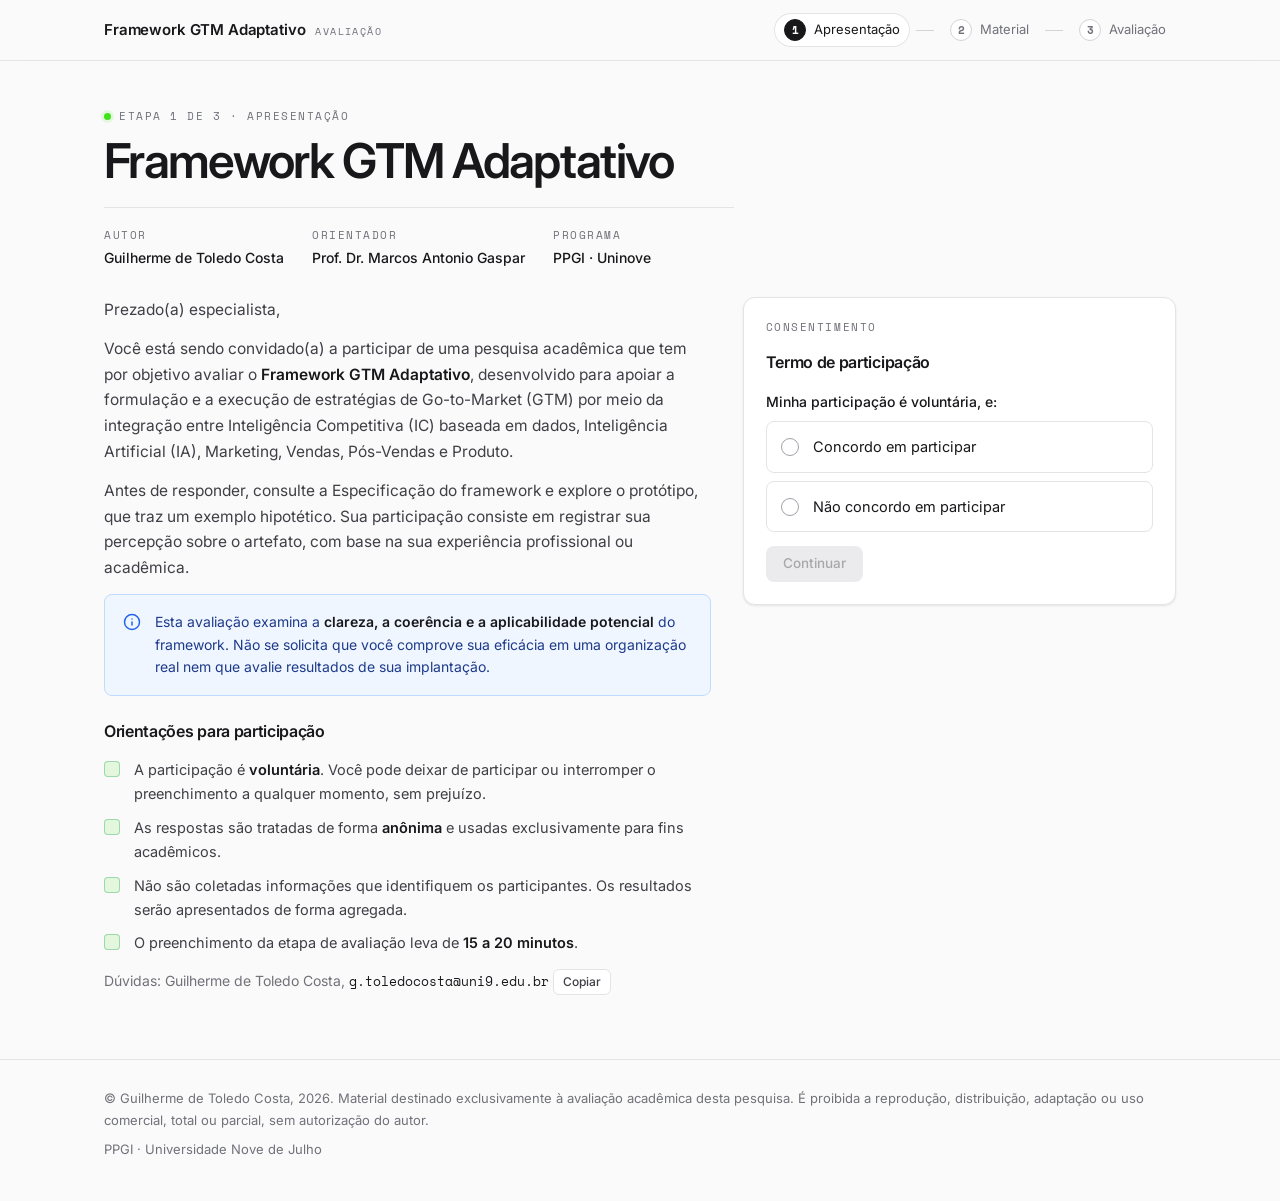
==== commit e8a928a4: "Add files via upload" ====
--- a/index.html
+++ b/index.html
@@ -9,7 +9,7 @@
   A versão comercial, em produção, está em https://strataflow.co
 -->
 <title>Kit de Avaliação · Framework GTM Adaptativo</title>
-<meta name="description" content="Kit de avaliação por especialistas do Framework GTM Adaptativo, pesquisa de mestrado do PPGI/Uninove.">
+<meta name="description" content="Avaliação por especialistas do Framework GTM Adaptativo, pesquisa de mestrado do PPGI/Uninove.">
 <meta name="robots" content="noindex">
 <link rel="preconnect" href="https://fonts.googleapis.com">
 <link rel="preconnect" href="https://fonts.gstatic.com" crossorigin>
@@ -17,178 +17,184 @@
 <link rel="stylesheet" href="assets/kit.css">
 </head>
 <body>
+
 <header class="topbar">
   <div class="wrap">
-    <a class="brand" href="index.html">Framework GTM Adaptativo <span class="label">Kit de avaliação</span></a>
-    <nav class="topnav" aria-label="Navegação principal">
-      <a class="hide-sm" href="#arquitetura">Arquitetura</a>
-      <a class="hide-sm" href="#materiais">Materiais</a>
-      <a class="hide-sm" href="#participar">Como participar</a>
-      <a href="especificacao.html">Especificação</a>
-      <a class="btn btn-primary" href="https://docs.google.com/forms/d/e/1FAIpQLSe-l0vCF2HoHj6uJk7mGG0qdoyNAl2FYrG4ups2S_jRmHgbUw/viewform" target="_blank" rel="noopener">Responder<span class="long"> questionário</span></a>
-    </nav>
+    <a class="brand" href="index.html">Framework GTM Adaptativo <span class="label">Avaliação</span></a>
+    <ol class="stepper" aria-label="Etapas da avaliação" style="list-style:none; margin:0 0 0 auto; padding:0;">
+      <li class="st" data-st="1"><b>1</b><span>Apresentação</span></li>
+      <li class="sep" aria-hidden="true"></li>
+      <li class="st" data-st="2"><b>2</b><span>Material</span></li>
+      <li class="sep" aria-hidden="true"></li>
+      <li class="st" data-st="3"><b>3</b><span>Avaliação</span></li>
+    </ol>
   </div>
 </header>
 
-<main>
-  <section class="hero">
-    <div class="wrap hero-grid">
-      <div>
-        <span class="eyebrow label"><span class="dot" aria-hidden="true"></span>Avaliação por especialistas · versão preliminar</span>
-        <h1>Framework GTM Adaptativo</h1>
-        <p class="lead">Materiais para avaliar um framework que integra Inteligência Competitiva baseada em dados, Inteligência Artificial e as funções de Marketing, Vendas, Pós-Vendas e Produto na formulação e execução de estratégias de Go-to-Market (GTM) em empresas de tecnologia.</p>
-        <div class="hero-actions">
-          <a class="btn btn-primary" href="#participar">Começar a avaliação</a>
-          <a class="btn btn-secondary" href="especificacao.html">Ler a Especificação</a>
-          <a class="btn btn-ghost" href="https://gtm-framework.vercel.app/login" target="_blank" rel="noopener">Abrir o protótipo
-            <svg viewBox="0 0 24 24" fill="none" stroke="currentColor" stroke-width="2" stroke-linecap="round" stroke-linejoin="round" aria-hidden="true"><path d="M7 17 17 7"/><path d="M8 7h9v9"/></svg>
-          </a>
-        </div>
-        <div class="credits">
+<main id="flow">
+
+  <!-- ===================== ETAPA 1 ===================== -->
+  <section class="flow-step" data-step="1" aria-labelledby="t1">
+    <div class="wrap">
+      <div class="step-head">
+        <span class="eyebrow label"><span class="dot" aria-hidden="true"></span>Etapa 1 de 3 · Apresentação</span>
+        <h1 id="t1" tabindex="-1">Framework GTM Adaptativo</h1>
+        <div class="credits" style="margin-top: 8px;">
           <div><span class="label">Autor</span><strong>Guilherme de Toledo Costa</strong></div>
           <div><span class="label">Orientador</span><strong>Prof. Dr. Marcos Antonio Gaspar</strong></div>
           <div><span class="label">Programa</span><strong>PPGI · Uninove</strong></div>
         </div>
       </div>
 
-      <aside class="card ficha" aria-labelledby="ficha-titulo">
-        <h2 id="ficha-titulo">Ficha da avaliação</h2>
-        <dl>
-          <div class="row"><dt class="label">Objeto</dt><dd>Protótipo navegável do framework<small>Prova de conceito com dados sintéticos</small></dd></div>
-          <div class="row"><dt class="label">Método</dt><dd>Design Science Research<small>Etapas de demonstração e avaliação</small></dd></div>
-          <div class="row"><dt class="label">Critérios</dt><dd class="tnum">8 critérios de qualidade de artefato<small>Utilidade, completude, consistência interna, integração interfuncional, adaptabilidade, redução de incerteza, facilidade de compreensão e generalidade</small></dd></div>
-          <div class="row"><dt class="label">Instrumento</dt><dd class="tnum">16 afirmativas em escala Likert de 5 pontos<small>Mais questões abertas e de síntese</small></dd></div>
-          <div class="row"><dt class="label">Duração</dt><dd class="tnum">35 a 45 minutos<small>Leitura, navegação e questionário</small></dd></div>
-          <div class="row"><dt class="label">Participação</dt><dd>Voluntária e anônima<small>Uso exclusivamente acadêmico</small></dd></div>
-        </dl>
-      </aside>
-    </div>
-
-    <div class="wrap" style="margin-top: 32px;">
-      <div class="notice" role="note">
-        <svg viewBox="0 0 24 24" fill="none" stroke="currentColor" stroke-width="2" stroke-linecap="round" stroke-linejoin="round" aria-hidden="true"><circle cx="12" cy="12" r="10"/><path d="M12 16v-4"/><path d="M12 8h.01"/></svg>
-        <p><strong>Escopo da avaliação.</strong> Você vai avaliar a clareza, a coerência interna, a utilidade potencial e a adaptabilidade do artefato a partir da Especificação e do protótipo. A avaliação não envolve a implantação do framework em uma organização nem a comprovação de seus efeitos sobre resultados de GTM. Empresa, contas, pessoas e números exibidos no protótipo são fictícios.</p>
+      <div class="step-grid">
+        <div class="prose-lg">
+          <p>Prezado(a) especialista,</p>
+          <p>Você está sendo convidado(a) a participar de uma pesquisa acadêmica que tem por objetivo avaliar o <strong>Framework GTM Adaptativo</strong>, desenvolvido para apoiar a formulação e a execução de estratégias de Go-to-Market (GTM) por meio da integração entre Inteligência Competitiva (IC) baseada em dados, Inteligência Artificial (IA), Marketing, Vendas, Pós-Vendas e Produto.</p>
+          <p>Antes de responder, consulte a Especificação do framework e explore o protótipo, que traz um exemplo hipotético. Sua participação consiste em registrar sua percepção sobre o artefato, com base na sua experiência profissional ou acadêmica.</p>
+          <div class="notice" role="note">
+            <svg viewBox="0 0 24 24" fill="none" stroke="currentColor" stroke-width="2" stroke-linecap="round" stroke-linejoin="round" aria-hidden="true"><circle cx="12" cy="12" r="10"/><path d="M12 16v-4"/><path d="M12 8h.01"/></svg>
+            <p>Esta avaliação examina a <strong>clareza, a coerência e a aplicabilidade potencial</strong> do framework. Não se solicita que você comprove sua eficácia em uma organização real nem que avalie resultados de sua implantação.</p>
+          </div>
+          <h3 style="font-size: 16px; margin-top: 8px;">Orientações para participação</h3>
+          <ul class="checks">
+            <li><span>A participação é <strong>voluntária</strong>. Você pode deixar de participar ou interromper o preenchimento a qualquer momento, sem prejuízo.</span></li>
+            <li><span>As respostas são tratadas de forma <strong>anônima</strong> e usadas exclusivamente para fins acadêmicos.</span></li>
+            <li><span>Não são coletadas informações que identifiquem os participantes. Os resultados serão apresentados de forma agregada.</span></li>
+            <li><span>O preenchimento da etapa de avaliação leva de <strong>15 a 20 minutos</strong>.</span></li>
+          </ul>
+          <p style="font-size: 14px; color: var(--fg-3);">Dúvidas: Guilherme de Toledo Costa, <code id="mail1" style="font: 400 13px var(--font-mono); color: var(--fg); user-select: all;">g.toledocosta@uni9.edu.br</code> <button class="copy" type="button" data-copy="mail1">Copiar</button></p>
+        </div>
+
+        <aside class="card consent" aria-labelledby="c1t">
+          <span class="label">Consentimento</span>
+          <h3 id="c1t">Termo de participação</h3>
+          <fieldset class="choice-group" id="p1-group">
+            <legend>Minha participação é voluntária, e:</legend>
+            <label class="choice"><input type="radio" name="p1" id="p1-yes" value="yes"><span>Concordo em participar</span></label>
+            <label class="choice"><input type="radio" name="p1" id="p1-no" value="no"><span>Não concordo em participar</span></label>
+          </fieldset>
+          <div class="consent-actions">
+            <button class="btn btn-primary" type="button" id="p1-next" disabled>Continuar</button>
+          </div>
+        </aside>
       </div>
     </div>
   </section>
 
-  <section class="section" id="visao-geral">
+  <!-- ===================== ETAPA 2 ===================== -->
+  <section class="flow-step" data-step="2" aria-labelledby="t2" hidden>
     <div class="wrap">
-      <div class="section-head">
-        <span class="label">Visão geral</span>
-        <h2>O modelo teórico do framework</h2>
-        <p>A Inteligência Artificial atua sobre um ciclo entre conhecimento, decisão e execução, alimentado pela Inteligência Competitiva e pelas estratégias de GTM. A execução se conecta às quatro funções que o framework integra.</p>
-      </div>
-      <div class="card" style="padding: 16px;">
-<figure class="model" aria-labelledby="model-cap">
-  <div class="model-svg">
-    <svg viewBox="0 0 1100 520" role="img" aria-label="Modelo teórico conceitual do Framework GTM Adaptativo: Inteligência Artificial sobre um ciclo entre Conhecimentos e Dados, Decisão Adaptativa e Execução Estratégica, alimentado por Inteligência Competitiva e Estratégias de GTM, e conectado à Integração Interfuncional entre Marketing, Comercial, Pós-Vendas e Produto.">
-      <defs>
-        <pattern id="dots" width="8" height="8" patternUnits="userSpaceOnUse"><circle cx="1" cy="1" r=".9" fill="#E4E4E7"/></pattern>
-        <marker id="ah" viewBox="0 0 10 10" refX="9" refY="5" markerWidth="7" markerHeight="7" orient="auto-start-reverse"><path d="M0 0 L10 5 L0 10 z" fill="#18181B"/></marker>
-        <marker id="dot" viewBox="0 0 10 10" refX="5" refY="5" markerWidth="6" markerHeight="6"><circle cx="5" cy="5" r="4" fill="#18181B"/></marker>
-      </defs>
-      <rect x="6" y="6" width="1088" height="508" rx="10" fill="#FFFFFF" stroke="#E4E4E7"/>
-      <rect x="20" y="20" width="806" height="480" rx="8" fill="url(#dots)" stroke="#A1A1AA" stroke-dasharray="5 5"/>
-
-      <!-- Inteligência Artificial -->
-      <rect x="168" y="38" width="520" height="66" rx="8" fill="#FFFFFF" stroke="#8B5CF6" stroke-width="1.4"/>
-      <text x="428" y="66" text-anchor="middle" class="t-title">Inteligência Artificial</text>
-      <text x="428" y="88" text-anchor="middle" class="t-desc">Automação e análise preditiva para antecipar tendências e otimizar processos</text>
-
-      <rect x="36" y="122" width="774" height="362" rx="8" fill="none" stroke="#A1A1AA" stroke-dasharray="5 5"/>
-
-      <!-- grupo esquerdo -->
-      <rect x="54" y="152" width="216" height="304" rx="8" fill="none" stroke="#A1A1AA" stroke-dasharray="5 5"/>
-      <rect x="70" y="168" width="184" height="128" rx="8" fill="#FFFFFF" stroke="#0EA5E9" stroke-width="1.4"/>
-      <text x="162" y="198" text-anchor="middle" class="t-title">Inteligência</text>
-      <text x="162" y="219" text-anchor="middle" class="t-title">Competitiva</text>
-      <text x="162" y="244" text-anchor="middle" class="t-desc">Coleta e análise rigorosa</text>
-      <text x="162" y="261" text-anchor="middle" class="t-desc">de informações de mercado</text>
-      <text x="162" y="278" text-anchor="middle" class="t-desc">para embasar decisões</text>
-      <rect x="70" y="312" width="184" height="128" rx="8" fill="#FFFFFF" stroke="#18181B" stroke-width="1.2"/>
-      <text x="162" y="346" text-anchor="middle" class="t-title">Estratégias de GTM</text>
-      <text x="162" y="372" text-anchor="middle" class="t-desc">Plano de ação para a</text>
-      <text x="162" y="389" text-anchor="middle" class="t-desc">execução e ajuste constante</text>
-      <text x="162" y="406" text-anchor="middle" class="t-desc">de presença de mercado</text>
-
-      <!-- ciclo -->
-      <rect x="326" y="258" width="232" height="86" rx="8" fill="#FFFFFF" stroke="#18181B" stroke-width="1.6"/>
-      <text x="442" y="290" text-anchor="middle" class="t-title">Conhecimentos &amp; Dados</text>
-      <text x="442" y="312" text-anchor="middle" class="t-desc">Ponto de partida que alimenta</text>
-      <text x="442" y="329" text-anchor="middle" class="t-desc">o ciclo com informações acionáveis</text>
-
-      <rect x="592" y="140" width="202" height="98" rx="8" fill="#FFFFFF" stroke="#18181B" stroke-width="1.2"/>
-      <text x="693" y="170" text-anchor="middle" class="t-title">Decisão Adaptativa</text>
-      <text x="693" y="194" text-anchor="middle" class="t-desc">Ajuste rápido de rota com</text>
-      <text x="693" y="211" text-anchor="middle" class="t-desc">base em resultados e</text>
-      <text x="693" y="228" text-anchor="middle" class="t-desc">novos dados</text>
-
-      <rect x="592" y="368" width="202" height="98" rx="8" fill="#FFFFFF" stroke="#18181B" stroke-width="1.2"/>
-      <text x="693" y="398" text-anchor="middle" class="t-title">Execução Estratégica</text>
-      <text x="693" y="422" text-anchor="middle" class="t-desc">Implementação tática das</text>
-      <text x="693" y="439" text-anchor="middle" class="t-desc">estratégias baseadas nos</text>
-      <text x="693" y="456" text-anchor="middle" class="t-desc">dados coletados</text>
-
-      <path d="M272 300 H322" fill="none" stroke="#18181B" stroke-width="1.4" marker-start="url(#ah)" marker-end="url(#ah)"/>
-      <path d="M408 254 C 420 180, 500 162, 588 178" fill="none" stroke="#18181B" stroke-width="1.4" marker-start="url(#dot)" marker-end="url(#ah)"/>
-      <path d="M740 244 C 772 290, 772 318, 742 362" fill="none" stroke="#18181B" stroke-width="1.4" marker-start="url(#dot)" marker-end="url(#ah)"/>
-      <path d="M588 440 C 500 470, 420 440, 410 348" fill="none" stroke="#18181B" stroke-width="1.4" marker-start="url(#dot)" marker-end="url(#ah)"/>
-
-      <!-- título e integração -->
-      <text x="962" y="48" text-anchor="middle" class="t-brand-s">FRAMEWORK</text>
-      <text x="962" y="88" text-anchor="middle" class="t-brand">GTM</text>
-      <text x="962" y="112" text-anchor="middle" class="t-brand-s">ADAPTATIVO</text>
-      <rect x="846" y="122" width="232" height="378" rx="8" fill="none" stroke="#A1A1AA" stroke-dasharray="5 5"/>
-      <text x="962" y="154" text-anchor="middle" class="t-title">Integração Interfuncional</text>
-      <text x="962" y="176" text-anchor="middle" class="t-desc">Sinergia entre áreas e</text>
-      <text x="962" y="193" text-anchor="middle" class="t-desc">quebra de silos</text>
-      <g class="fn">
-        <rect x="866" y="212" width="192" height="58" rx="8" fill="#FFFFFF" stroke="#18181B" stroke-width="1.2"/><text x="962" y="246" text-anchor="middle" class="t-title">Marketing</text>
-        <rect x="866" y="282" width="192" height="58" rx="8" fill="#FFFFFF" stroke="#18181B" stroke-width="1.2"/><text x="962" y="316" text-anchor="middle" class="t-title">Comercial</text>
-        <rect x="866" y="352" width="192" height="58" rx="8" fill="#FFFFFF" stroke="#18181B" stroke-width="1.2"/><text x="962" y="386" text-anchor="middle" class="t-title">Pós-Vendas</text>
-        <rect x="866" y="422" width="192" height="58" rx="8" fill="#FFFFFF" stroke="#18181B" stroke-width="1.2"/><text x="962" y="456" text-anchor="middle" class="t-title">Produto</text>
-      </g>
-      <path d="M798 432 H830 V300 H842" fill="none" stroke="#18181B" stroke-width="1.4" marker-start="url(#ah)" marker-end="url(#ah)"/>
-    </svg>
-  </div>
-
-  <div class="model-stack" >
-    <div class="m-box m-ia"><strong>Inteligência Artificial</strong><span>Automação e análise preditiva para antecipar tendências e otimizar processos</span></div>
-    <div class="m-group">
-      <div class="m-box m-ic"><strong>Inteligência Competitiva</strong><span>Coleta e análise rigorosa de informações de mercado para embasar decisões</span></div>
-      <div class="m-box"><strong>Estratégias de GTM</strong><span>Plano de ação para a execução e ajuste constante de presença de mercado</span></div>
-    </div>
-    <div class="m-arrow">↕</div>
-    <div class="m-cycle">
-      <span class="label">Ciclo adaptativo</span>
-      <div class="m-box m-core"><strong>Conhecimentos &amp; Dados</strong><span>Ponto de partida que alimenta o ciclo com informações acionáveis</span></div>
-      <div class="m-arrow">↓</div>
-      <div class="m-box"><strong>Decisão Adaptativa</strong><span>Ajuste rápido de rota com base em resultados e novos dados</span></div>
-      <div class="m-arrow">↓</div>
-      <div class="m-box"><strong>Execução Estratégica</strong><span>Implementação tática das estratégias baseadas nos dados coletados</span></div>
-      <div class="m-arrow">↺ retorna a Conhecimentos &amp; Dados</div>
-    </div>
-    <div class="m-arrow">↕</div>
-    <div class="m-group">
-      <span class="label">Integração Interfuncional</span>
-      <div class="m-fns"><span>Marketing</span><span>Comercial</span><span>Pós-Vendas</span><span>Produto</span></div>
-    </div>
-  </div>
-  <figcaption id="model-cap">Modelo teórico conceitual do Framework GTM Adaptativo (Figura 2 da dissertação). Fonte: elaborado pelo autor.</figcaption>
-</figure>
-      </div>
-    </div>
-  </section>
-
-  <section class="section" id="arquitetura">
-    <div class="wrap">
-      <div class="section-head">
-        <span class="label">Arquitetura</span>
-        <h2>Arquitetura em seis camadas</h2>
-        <p>Cada camada recebe insumos da anterior e entrega resultados à seguinte. A Camada 6 devolve o aprendizado à Camada 1 e um novo ciclo começa. Selecione uma camada para ver onde ela aparece no protótipo.</p>
-      </div>
-
+      <div class="step-head">
+        <span class="eyebrow label"><span class="dot" aria-hidden="true"></span>Etapa 2 de 3 · Material de avaliação</span>
+        <h2 id="t2" tabindex="-1">Leia a Especificação e explore o protótipo</h2>
+        <p class="lead">Abra o protótipo em outra aba e alterne entre ele e esta página durante a leitura. A declaração no final é liberada quando você chega ao fim da Especificação e abre o protótipo.</p>
+      </div>
+
+      <article class="card proto-bar">
+        <div class="pb-main">
+          <div class="icon"><svg viewBox="0 0 24 24" fill="none" stroke="currentColor" stroke-width="2" stroke-linecap="round" stroke-linejoin="round" aria-hidden="true"><rect x="2" y="3" width="20" height="14" rx="2"/><path d="M8 21h8"/><path d="M12 17v4"/></svg></div>
+          <div class="pb-text">
+            <div class="pb-title"><h3>Protótipo navegável</h3><span class="status" id="st-proto">Não aberto</span></div>
+            <p>Dashboard que materializa o framework, com dados fictícios.</p>
+          </div>
+        </div>
+        <div class="creds">
+          <div class="cred">
+            <div><span class="label">Usuário</span><code id="cred-user">g.toledocosta@uni9.edu.br</code></div>
+            <button class="copy" type="button" data-copy="cred-user">Copiar</button>
+          </div>
+          <div class="cred">
+            <div><span class="label">Senha</span><code id="cred-pass">mestrado2026</code></div>
+            <button class="copy" type="button" data-copy="cred-pass">Copiar</button>
+          </div>
+        </div>
+        <a class="btn btn-primary" id="open-proto" href="https://gtm-framework.vercel.app/login" target="_blank" rel="noopener">Abrir o protótipo
+          <svg viewBox="0 0 24 24" fill="none" stroke="currentColor" stroke-width="2" stroke-linecap="round" stroke-linejoin="round" aria-hidden="true"><path d="M7 17 17 7"/><path d="M8 7h9v9"/></svg>
+        </a>
+      </article>
+
+      <div class="spec-layout">
+        <nav class="spec-toc" aria-label="Seções da Especificação">
+          <span class="label">Especificação</span>
+          <ol>
+            <li><a href="#apresentacao"><span class="n">01</span>Apresentação</a></li>
+            <li><a href="#escopo"><span class="n">02</span>Escopo e limites</a></li>
+            <li><a href="#camadas"><span class="n">03</span>Camadas e protótipo</a></li>
+            <li><a href="#funcoes"><span class="n">04</span>Funções envolvidas</a></li>
+            <li><a href="#dimensoes"><span class="n">05</span>Dimensões transversais</a></li>
+            <li><a href="#exemplo"><span class="n">06</span>Exemplo hipotético</a></li>
+            <li><a href="#avaliacao"><span class="n">07</span>Avaliação</a></li>
+          </ol>
+          <span class="status" id="st-spec">Leitura em andamento</span>
+        </nav>
+        <div class="doc spec-inline">
+          <div class="spec-title">
+            <h3>Especificação do Framework GTM Adaptativo</h3>
+            <p>Componentes, relações internas e limites do framework, como proposta conceitual de caráter acadêmico.</p>
+          </div>
+      <div class="rights" role="note">
+        <svg viewBox="0 0 24 24" fill="none" stroke="currentColor" stroke-width="2" stroke-linecap="round" stroke-linejoin="round" aria-hidden="true"><rect x="3" y="11" width="18" height="11" rx="2"/><path d="M7 11V7a5 5 0 0 1 10 0v4"/></svg>
+        <p><strong>Confidencialidade e direitos autorais.</strong> Material destinado exclusivamente à avaliação acadêmica desta pesquisa. É proibida a reprodução, distribuição, adaptação ou uso comercial, total ou parcial, sem autorização do autor. © Guilherme de Toledo Costa, 2026.</p>
+      </div>
+    <!-- 01 -->
+    <section id="apresentacao">
+      <h2><span class="n">01</span>Apresentação</h2>
+      <div class="prose">
+        <p>O <strong>Framework GTM Adaptativo</strong> organiza as estratégias de Go-to-Market (GTM) em um fluxo contínuo que integra <strong>Inteligência Competitiva (IC)</strong>, <strong>Inteligência Artificial (IA)</strong> e as funções de <strong>Marketing, Vendas, Pós-Vendas e Produto</strong>.</p>
+        <p>O framework é descrito em seis camadas que formam um ciclo. O <strong>protótipo (dashboard web)</strong> materializa essas camadas com dados fictícios e é o objeto central da avaliação.</p>
+      </div>
+      <figure class="figure" style="margin:0;">
+        <div class="arch-static">
+          <ol>
+            <li><span class="num">1</span><div><h4>Coleção de Dados e Governança</h4><p>Gestão e fundação dos dados brutos de CRM, ERP, data lakes e bases estruturadas, sob glossário comum.</p></div><span class="cap cap-sensing">Sensing</span></li>
+            <li><span class="num">2</span><div><h4>Inteligência Competitiva baseada em Dados</h4><p>Transformação dos dados em análise de mercado e monitoramento da concorrência.</p></div><span class="cap cap-sensing">Sensing</span></li>
+            <li><span class="num">3</span><div><h4>Capacidades Analíticas e Inteligência Artificial</h4><p>Modelos preditivos, prescritivos e de linguagem natural que geram recomendações.</p></div><span class="cap cap-seizing">Seizing</span></li>
+            <li><span class="num">4</span><div><h4>Decisão Estratégica de GTM</h4><p>Definição de segmentação, posicionamento, precificação e canais.</p></div><span class="cap cap-seizing">Seizing</span></li>
+            <li><span class="num">5</span><div><h4>Execução Interfuncional</h4><p>Operacionalização coordenada entre Marketing, Vendas, Pós-Vendas e Produto.</p></div><span class="cap cap-reconf">Reconfiguring</span></li>
+            <li><span class="num">6</span><div><h4>Feedback, Aprendizado e Recalibração</h4><p>Fechamento do ciclo por KPIs, revisão de hipóteses e gestão do conhecimento.</p></div><span class="cap cap-reconf">Reconfiguring</span></li>
+          </ol>
+          <div class="arch-loop" aria-hidden="true"><span>Retroalimentação 6 → 1</span></div>
+        </div>
+        <figcaption>Arquitetura do Framework GTM Adaptativo em seis camadas, com a retroalimentação da Camada 6 para a Camada 1.</figcaption>
+      </figure>
+
+    </section>
+
+    <!-- 02 -->
+    <section id="escopo">
+      <h2><span class="n">02</span>Escopo e limites</h2>
+      <div class="prose">
+        <p>O framework contempla os níveis estratégico, tático e operacional de uma organização de tecnologia, com foco na demonstração do seu fluxo.</p>
+      </div>
+      <div class="grid-2">
+        <div class="box">
+          <h4>O framework não define</h4>
+          <ul>
+            <li>Organograma ou cargos obrigatórios</li>
+            <li>Modelos analíticos ou algoritmos definitivos</li>
+            <li>Indicadores universais</li>
+            <li>Roteiro de implantação ou validação empírica de efeitos</li>
+          </ul>
+        </div>
+        <div class="box">
+          <h4>A avaliação examina</h4>
+          <ul>
+            <li>Clareza</li>
+            <li>Coerência interna</li>
+            <li>Utilidade potencial percebida</li>
+            <li>Adaptabilidade</li>
+          </ul>
+          <p style="margin-top: 4px;">Não envolve implantação em organização real nem comprovação de resultados.</p>
+        </div>
+      </div>
+    </section>
+
+    <!-- 03 -->
+    <section id="camadas">
+      <h2><span class="n">03</span>Camadas e protótipo</h2>
+      <div class="prose">
+        <p>Cada camada recebe insumos da anterior e entrega resultados à seguinte. O fluxo é adaptativo: a cada iteração o aprendizado realimenta o ciclo, e são admitidos retornos entre as etapas. Selecione uma camada para ver em que área do protótipo ela aparece.</p>
+      </div>
       <div class="arch">
         <div class="stack" id="layer-stack" role="tablist" aria-label="Camadas do framework" aria-orientation="vertical">
           <div class="loop" aria-hidden="true">
@@ -198,7 +204,6 @@
             <span class="loop-label">Retroalimentação 6 → 1</span>
           </div>
         </div>
-
         <article class="card detail" id="layer-detail" role="tabpanel" aria-live="polite">
           <div class="top">
             <span class="label" data-f="label">Camada 1 de 6</span>
@@ -213,34 +218,39 @@
           </dl>
         </article>
       </div>
-
-      <div class="caps-legend">
-        <div>
-          <span class="cap cap-sensing">Sensing</span>
-          <span class="layers">Camadas 1 e 2</span>
-          <p>Detectar oportunidades e ameaças no ambiente competitivo, a partir de dados internos e sinais de mercado.</p>
-        </div>
-        <div>
-          <span class="cap cap-seizing">Seizing</span>
-          <span class="layers">Camadas 3 e 4</span>
-          <p>Mobilizar recursos analíticos para decidir e agir sobre o que foi detectado.</p>
-        </div>
-        <div>
-          <span class="cap cap-reconf">Reconfiguring</span>
-          <span class="layers">Camadas 5 e 6</span>
-          <p>Ajustar estruturas, processos e prioridades com base nos resultados e no aprendizado.</p>
-        </div>
-      </div>
-      <p style="margin-top: 12px; font-size: 13px; color: var(--fg-3);">Capacidades dinâmicas segundo Teece (2007; 2018). Na instanciação, as seis camadas são operadas em cinco: Decisão e Execução Interfuncional compartilham o mesmo painel e os mesmos indicadores.</p>
-    </div>
-  </section>
-
-  <section class="section" id="dimensoes">
-    <div class="wrap">
-      <div class="section-head">
-        <span class="label">Dimensões transversais</span>
-        <h2>Onde cada dimensão atua</h2>
-        <p>Cinco dimensões atravessam as camadas e garantem coerência entre o que o framework propõe e o que o protótipo executa.</p>
+      <div class="prose">
+        <p>No protótipo, as seis camadas são operadas em cinco: Decisão e Execução Interfuncional compartilham o mesmo painel e os mesmos indicadores. A barra lateral do protótipo segue a ordem do ciclo: Overview, Coleção de Dados, Inteligência (Sensing e Seizing), Execuções de GTM e Recalibração.</p>
+        <p>Funcionalidades presentes em várias telas: painel de KPIs compartilhados entre as funções, trilha de decisão, sinalização de sinais fracos, registro de recomendações e revisão de hipóteses.</p>
+      </div>
+      <div class="mini-gloss">
+        <div><span class="cap cap-sensing">Sensing</span><p>Detectar oportunidades e ameaças no ambiente competitivo. Camadas 1 e 2.</p></div>
+        <div><span class="cap cap-seizing">Seizing</span><p>Mobilizar recursos para decidir e agir sobre o que foi detectado. Camadas 3 e 4.</p></div>
+        <div><span class="cap cap-reconf">Reconfiguring</span><p>Ajustar estruturas, processos e prioridades a partir do aprendizado. Camadas 5 e 6.</p></div>
+      </div>
+      <p style="font-size: 13px; color: var(--fg-3);">Capacidades dinâmicas segundo Teece (2007; 2018).</p>
+    </section>
+
+    <!-- 04 -->
+    <section id="funcoes">
+      <h2><span class="n">04</span>Funções envolvidas</h2>
+      <div class="prose">
+        <p>A operação pressupõe funções articuladoras, <strong>sem cargos ou estruturas obrigatórias</strong>, que podem ter nomes diferentes em cada organização.</p>
+      </div>
+      <div class="roles">
+        <div><strong>Comitê ou liderança de GTM</strong><span class="route">Camada 4 · decisão</span></div>
+        <div><strong>Gestão de dados</strong><span class="route">Camadas 1 e 2 · governança</span></div>
+        <div><strong>Inteligência Competitiva</strong><span class="route">Camada 2 · análise de mercado</span></div>
+        <div><strong>Ciência e análise de dados</strong><span class="route">Camada 3 · modelos e recomendações</span></div>
+        <div><strong>Marketing, Vendas, Pós-Vendas e Produto</strong><span class="route">Camada 5 · execução</span></div>
+        <div><strong>Aprendizado organizacional</strong><span class="route">Camada 6 · revisão e recalibração</span></div>
+      </div>
+    </section>
+
+    <!-- 05 -->
+    <section id="dimensoes">
+      <h2><span class="n">05</span>Dimensões transversais</h2>
+      <div class="prose">
+        <p>Cinco dimensões atravessam as camadas e garantem coerência entre o que o framework propõe e o que o protótipo executa. A matriz mostra onde cada uma atua.</p>
       </div>
       <div class="scroll-x">
         <table class="matrix">
@@ -309,123 +319,127 @@
         <span><span class="cell trans"></span>Atuação transversal</span>
         <span><span class="cell none"></span>Sem atuação direta</span>
       </div>
+
+    </section>
+
+    <!-- 06 -->
+    <section id="exemplo">
+      <h2><span class="n">06</span>Exemplo hipotético</h2>
+      <div class="prose">
+        <p>Este é o caso carregado no protótipo. Cada etapa indica a tela onde você encontra o que está descrito.</p>
+      </div>
+      <div class="box" style="gap: 10px;">
+        <span class="label">Contexto</span>
+        <p style="color: var(--fg-2); font-size: 14px;">A ERP Company, empresa de software de gestão, quer expandir a venda de Techfin (serviços financeiros embarcados, como antecipação de recebíveis) entre cooperativas do agronegócio. A meta anual de New ARR da frente é de R$ 1,6 milhão e a meta de churn de receita é ficar abaixo de 5%. A Cooperativa Campo Aberto, principal conta da frente, está em janela de renovação.</p>
+      </div>
+      <ol class="flow">
+        <li><span class="n">C1</span><div class="body">
+          <h4>Coleção de Dados e Governança <span class="cap cap-sensing">Sensing</span></h4>
+          <p>Metas, KPIs, hipóteses e riscos do programa estão registrados no Catálogo de GTM. Dados de uso e de satisfação da Campo Aberto chegam pelo CRM.</p>
+          <div class="where"><span class="label">Onde ver</span><span class="screen">Coleção de Dados</span><span class="screen">Catálogo de GTM</span></div>
+          <div class="where"><span class="kpi">New ARR Techfin <b>R$ 120 mil</b> → meta R$ 1,6 mi</span><span class="kpi">Churn de receita <b>9,0%</b> → meta &lt; 5%</span></div>
+        </div></li>
+        <li><span class="n">C2</span><div class="body">
+          <h4>Inteligência Competitiva baseada em Dados <span class="cap cap-sensing">Sensing</span></h4>
+          <p>Três sinais apontam para a conta: uma concorrente cloud-native está oferecendo migração a cooperativas, o follow-up da Campo Aberto venceu sem resposta e o TI da cooperativa levantou riscos de integração. Um quarto sinal, a queda na taxa de renovação do agro, segue em revisão para separar efeito sazonal de pressão competitiva.</p>
+          <div class="where"><span class="label">Onde ver</span><span class="screen">Inteligência · Sensing</span></div>
+        </div></li>
+        <li><span class="n">C3</span><div class="body">
+          <h4>Capacidades Analíticas e IA <span class="cap cap-seizing">Seizing</span></h4>
+          <p>A IA cruza os sinais com a queda de uso e de NPS da conta e emite a recomendação "Risco de churn na Campo Aberto", com score 92 e confiança alta. Uma segunda recomendação sugere oferecer Techfin à cooperativa como alavanca de expansão (score 85).</p>
+          <div class="where"><span class="label">Onde ver</span><span class="screen">Inteligência · Seizing</span><span class="screen">Sugestões da IA</span></div>
+        </div></li>
+        <li><span class="n">C4</span><div class="body">
+          <h4>Decisão Estratégica de GTM <span class="cap cap-seizing">Seizing</span></h4>
+          <p>A decisão é reter a conta com proposta de valor em vez de competir por preço: um battlecard contra a concorrente e um plano técnico de migração para a nuvem. A oferta de Techfin fica condicionada à aprovação das condições de crédito pela alçada responsável.</p>
+          <div class="where"><span class="label">Onde ver</span><span class="screen">Overview</span><span class="screen">GTM Agent</span></div>
+        </div></li>
+        <li><span class="n">C5</span><div class="body">
+          <h4>Execução Interfuncional <span class="cap cap-reconf">Reconfiguring</span></h4>
+          <p>A decisão vira ações com dono e prazo em cada função: battlecard e kit de objeções (Product Marketing), aprovação das condições de Techfin (RevOps), segunda onda de cross-sell (Growth), revisão do playbook de renovação (Customer Success) e revisão contratual (Jurídico, bloqueada).</p>
+          <div class="where"><span class="label">Onde ver</span><span class="screen">Execuções de GTM</span><span class="screen">Ações Coordenadas</span></div>
+        </div></li>
+        <li><span class="n">C6</span><div class="body">
+          <h4>Feedback, Aprendizado e Recalibração <span class="cap cap-reconf">Reconfiguring</span></h4>
+          <p>Em 90 dias, o churn de receita cai, mas segue acima da meta, e o New ARR chega a cerca de 49% da meta anual. A análise da não renovação de outra cooperativa, a Vale do Sol, revisa a hipótese inicial: a perda tinha sido atribuída a preço, mas o fator decisivo foi a ausência do comitê de compra (TI, Financeiro e Operações) antes da proposta. O aprendizado é registrado, o sinal correspondente passa a validado e o playbook de renovação é revisado. Esse aprendizado volta à Camada 1 como critério para o próximo ciclo.</p>
+          <div class="where"><span class="label">Onde ver</span><span class="screen">Metas e KPIs</span><span class="screen">Recalibração · Aprendizados</span></div>
+          <div class="where"><span class="kpi">Churn de receita <b>7,2%</b> (−1,8 pp)</span><span class="kpi">NRR <b>104%</b> (+4 pp)</span><span class="kpi">New ARR <b>R$ 783 mil</b></span></div>
+        </div></li>
+      </ol>
+
+      <p style="font-size: 13px; color: var(--fg-3);">O exemplo é ilustrativo. Não representa implantação, estudo de caso ou comprovação de eficácia.</p>
+    </section>
+
+    <!-- 07 -->
+    <section id="avaliacao">
+      <h2><span class="n">07</span>Avaliação</h2>
+      <div class="prose">
+        <p>Depois de examinar esta Especificação e o protótipo, você responderá a um questionário com afirmativas em escala de cinco pontos e questões abertas. As afirmativas seguem oito critérios de qualidade de artefatos da literatura de Design Science Research:</p>
+      </div>
+      <div class="crit">
+        <span>Utilidade</span><span>Completude</span><span>Consistência interna</span><span>Integração interfuncional</span><span>Adaptabilidade</span><span>Redução de incerteza</span><span>Facilidade de compreensão</span><span>Generalidade</span>
+      </div>
+      <div class="prose"><p>Sugestões e aprimoramentos serão sistematizados como recomendações para trabalhos futuros.</p></div>
+    </section>
+
+          <div id="spec-end" aria-hidden="true"></div>
+        </div>
+      </div>
+
+      <div class="card declaration" id="declaracao">
+        <span class="label">Declaração e consentimento para avaliar</span>
+        <label class="choice check" id="decl-label">
+          <input type="checkbox" id="decl">
+          <span>Declaro que li o material de especificação do Framework GTM Adaptativo e acessei o protótipo disponibilizado no endereço <code>https://gtm-framework.vercel.app/login</code>, com usuário <code>g.toledocosta@uni9.edu.br</code> e senha <code>mestrado2026</code>, e compreendi a finalidade da pesquisa.</span>
+        </label>
+        <fieldset class="choice-group" id="p2-group" disabled>
+          <legend>Dessa forma, para a avaliação do Framework GTM Adaptativo, eu:</legend>
+          <label class="choice"><input type="radio" name="p2" id="p2-yes" value="yes"><span>Concordo em avaliar o Framework</span></label>
+          <label class="choice"><input type="radio" name="p2" id="p2-no" value="no"><span>Não concordo em avaliar o Framework</span></label>
+        </fieldset>
+        <ul class="locks" id="locks">
+          <li id="lock-spec"><svg viewBox="0 0 24 24" fill="none" stroke="currentColor" stroke-width="2" stroke-linecap="round" stroke-linejoin="round" aria-hidden="true"><rect x="3" y="11" width="18" height="11" rx="2"/><path d="M7 11V7a5 5 0 0 1 10 0v4"/></svg>Leia a Especificação até o fim</li>
+          <li id="lock-proto"><svg viewBox="0 0 24 24" fill="none" stroke="currentColor" stroke-width="2" stroke-linecap="round" stroke-linejoin="round" aria-hidden="true"><rect x="3" y="11" width="18" height="11" rx="2"/><path d="M7 11V7a5 5 0 0 1 10 0v4"/></svg>Abra o protótipo</li>
+          <li id="lock-decl"><svg viewBox="0 0 24 24" fill="none" stroke="currentColor" stroke-width="2" stroke-linecap="round" stroke-linejoin="round" aria-hidden="true"><rect x="3" y="11" width="18" height="11" rx="2"/><path d="M7 11V7a5 5 0 0 1 10 0v4"/></svg>Marque a declaração</li>
+        </ul>
+        <div class="consent-actions">
+          <button class="btn btn-primary" type="button" id="go-eval" disabled>Avaliação do Framework GTM Adaptativo</button>
+          <button class="btn btn-ghost" type="button" data-goto="1">Voltar à apresentação</button>
+        </div>
+      </div>
     </div>
   </section>
 
-  <section class="section" id="materiais">
+  <!-- ===================== ETAPA 3 ===================== -->
+  <section class="flow-step" data-step="3" aria-labelledby="t3" hidden>
     <div class="wrap">
-      <div class="section-head">
-        <span class="label">Materiais</span>
-        <h2>O que compõe o kit</h2>
-        <p>A Especificação descreve o framework, o protótipo permite percorrê-lo e o questionário registra a sua avaliação.</p>
-      </div>
-      <div class="materials">
-        <article class="card material">
-          <div class="icon"><svg viewBox="0 0 24 24" fill="none" stroke="currentColor" stroke-width="2" stroke-linecap="round" stroke-linejoin="round" aria-hidden="true"><path d="M2 3h6a4 4 0 0 1 4 4v14a3 3 0 0 0-3-3H2z"/><path d="M22 3h-6a4 4 0 0 0-4 4v14a3 3 0 0 1 3-3h7z"/></svg></div>
-          <span class="label">Leitura</span>
-          <h3>Especificação do framework</h3>
-          <p>Arquitetura, correspondência com o protótipo, papéis, dimensões, fluxo de operação, registros e um exemplo que percorre o ciclo completo.</p>
-          <a class="btn btn-secondary" href="especificacao.html">Ler a Especificação</a>
-        </article>
-
-        <article class="card material featured">
-          <div class="icon"><svg viewBox="0 0 24 24" fill="none" stroke="currentColor" stroke-width="2" stroke-linecap="round" stroke-linejoin="round" aria-hidden="true"><rect x="2" y="3" width="20" height="14" rx="2"/><path d="M8 21h8"/><path d="M12 17v4"/></svg></div>
-          <span class="label">Objeto da avaliação</span>
-          <h3>Protótipo navegável</h3>
-          <p>Dashboard que materializa as camadas do framework com um caso de uso do setor agro.</p>
-          <div class="creds">
-            <div class="cred">
-              <div><span class="label">Usuário</span><code id="cred-user">g.toledocosta@uni9.edu.br</code></div>
-              <button class="copy" type="button" data-copy="cred-user">Copiar</button>
-            </div>
-            <div class="cred">
-              <div><span class="label">Senha</span><code id="cred-pass">mestrado2026</code></div>
-              <button class="copy" type="button" data-copy="cred-pass">Copiar</button>
-            </div>
-          </div>
-          <a class="btn btn-primary" href="https://gtm-framework.vercel.app/login" target="_blank" rel="noopener">Abrir o protótipo
-            <svg viewBox="0 0 24 24" fill="none" stroke="currentColor" stroke-width="2" stroke-linecap="round" stroke-linejoin="round" aria-hidden="true"><path d="M7 17 17 7"/><path d="M8 7h9v9"/></svg>
-          </a>
-        </article>
-
-        <article class="card material">
-          <div class="icon"><svg viewBox="0 0 24 24" fill="none" stroke="currentColor" stroke-width="2" stroke-linecap="round" stroke-linejoin="round" aria-hidden="true"><rect x="8" y="2" width="8" height="4" rx="1"/><path d="M16 4h2a2 2 0 0 1 2 2v14a2 2 0 0 1-2 2H6a2 2 0 0 1-2-2V6a2 2 0 0 1 2-2h2"/><path d="m9 14 2 2 4-4"/></svg></div>
-          <span class="label">Registro</span>
-          <h3>Questionário de avaliação</h3>
-          <p>Perfil do avaliador, 16 afirmativas em escala Likert, questões abertas e duas questões de síntese. O consentimento é registrado no início.</p>
-          <a class="btn btn-secondary" href="https://docs.google.com/forms/d/e/1FAIpQLSe-l0vCF2HoHj6uJk7mGG0qdoyNAl2FYrG4ups2S_jRmHgbUw/viewform" target="_blank" rel="noopener">Responder questionário</a>
-        </article>
+      <div class="step-head">
+        <span class="eyebrow label"><span class="dot" aria-hidden="true"></span>Etapa 3 de 3 · Avaliação</span>
+        <h2 id="t3" tabindex="-1">Avaliação do Framework GTM Adaptativo</h2>
+        <p class="lead">Responda até o fim e clique em <strong>Enviar</strong>. As respostas só são registradas no envio: se você sair antes, nada é gravado. Tempo estimado de 15 a 20 minutos.</p>
+      </div>
+      <div class="eval-bar">
+        <span>Precisa consultar algo? Os materiais continuam disponíveis.</span>
+        <div class="links">
+          <a class="btn btn-ghost" href="especificacao.html" target="_blank" rel="noopener">Especificação ↗</a>
+          <a class="btn btn-ghost" href="https://gtm-framework.vercel.app/login" target="_blank" rel="noopener">Protótipo ↗</a>
+          <a class="btn btn-ghost" id="form-newtab" href="#" target="_blank" rel="noopener">Abrir o questionário em nova aba ↗</a>
+        </div>
+      </div>
+      <div class="form-frame">
+        <iframe id="form-iframe" title="Questionário de avaliação do Framework GTM Adaptativo" loading="lazy">Carregando…</iframe>
       </div>
     </div>
   </section>
 
-  <section class="section" id="participar">
+  <!-- ===================== ENCERRAMENTO ===================== -->
+  <section class="flow-step" data-step="end" aria-labelledby="tend" hidden>
     <div class="wrap">
-      <div class="section-head">
-        <span class="label">Como participar</span>
-        <h2>Três etapas, nesta ordem</h2>
-        <p>O questionário pressupõe que você já leu a Especificação e navegou pelo protótipo.</p>
-      </div>
-      <ol class="steps" style="list-style:none; margin:0; padding:0;">
-        <li class="step">
-          <div class="head"><span class="n">01</span><span class="time tnum">~10 min</span></div>
-          <h3>Leia a Especificação</h3>
-          <p>Entenda a arquitetura, a correspondência entre camadas e telas, e o exemplo que serve de roteiro para a navegação.</p>
-        </li>
-        <li class="step">
-          <div class="head"><span class="n">02</span><span class="time tnum">10 a 15 min</span></div>
-          <h3>Navegue pelo protótipo</h3>
-          <p>Entre com as credenciais acima e siga o ciclo pela barra lateral, da Coleção de Dados à Recalibração.</p>
-        </li>
-        <li class="step">
-          <div class="head"><span class="n">03</span><span class="time tnum">15 a 20 min</span></div>
-          <h3>Responda ao questionário</h3>
-          <p>Registre sua percepção sobre o artefato com base na sua experiência profissional ou acadêmica.</p>
-        </li>
-      </ol>
-      <p class="total"><span class="label">Tempo total estimado</span><strong class="tnum">35 a 45 minutos</strong></p>
-
-      <div class="card route-map">
-        <span class="label">Roteiro sugerido no protótipo</span>
-        <ol>
-          <li><span class="stop"><b>0</b>Login</span></li>
-          <li><span class="stop"><b>1</b>Overview</span></li>
-          <li><span class="stop"><b>2</b>Coleção de Dados</span></li>
-          <li><span class="stop"><b>3</b>Inteligência · Sensing</span></li>
-          <li><span class="stop"><b>4</b>Inteligência · Seizing</span></li>
-          <li><span class="stop"><b>5</b>Execuções de GTM</span></li>
-          <li><span class="stop"><b>6</b>Recalibração</span></li>
-        </ol>
-      </div>
-    </div>
-  </section>
-
-  <section class="section">
-    <div class="wrap">
-      <div class="cta">
-        <div>
-          <span class="label">Questionário</span>
-          <h2>Pronto para registrar sua avaliação?</h2>
-          <p>As respostas são anônimas, tratadas de forma agregada e usadas exclusivamente para fins acadêmicos. Você pode interromper a participação a qualquer momento, sem prejuízo.</p>
-        </div>
-        <a class="btn btn-primary" href="https://docs.google.com/forms/d/e/1FAIpQLSe-l0vCF2HoHj6uJk7mGG0qdoyNAl2FYrG4ups2S_jRmHgbUw/viewform" target="_blank" rel="noopener">Responder questionário
-          <svg viewBox="0 0 24 24" fill="none" stroke="currentColor" stroke-width="2" stroke-linecap="round" stroke-linejoin="round" aria-hidden="true"><path d="M7 17 17 7"/><path d="M8 7h9v9"/></svg>
-        </a>
-      </div>
-
-      <div class="facts">
-        <div>
-          <span class="label">Dúvidas</span>
-          <p>Fale com o pesquisador pelo e-mail <code id="contact-mail">g.toledocosta@uni9.edu.br</code> <button class="copy" type="button" data-copy="contact-mail">Copiar</button></p>
-        </div>
-        <div>
-          <span class="label">Resultados</span>
-          <p>Ao final do questionário, você pode pedir um resumo dos resultados da pesquisa.</p>
-        </div>
-        <div>
-          <span class="label">Contribuições</span>
-          <p>Sugestões e melhorias propostas serão sistematizadas como recomendações para trabalhos futuros.</p>
-        </div>
+      <div class="ended">
+        <div class="icon"><svg viewBox="0 0 24 24" fill="none" stroke="currentColor" stroke-width="2" stroke-linecap="round" stroke-linejoin="round" aria-hidden="true"><path d="M20 6 9 17l-5-5"/></svg></div>
+        <h2 id="tend" tabindex="-1">Participação encerrada</h2>
+        <p style="color: var(--fg-3);">Obrigado pelo seu tempo. Nenhuma informação foi registrada.</p>
+        <button class="btn btn-secondary" type="button" id="restart">Recomeçar</button>
       </div>
     </div>
   </section>
@@ -433,8 +447,8 @@
 
 <footer class="footer">
   <div class="wrap">
-    <span>Versão preliminar do Framework GTM Adaptativo. Material destinado exclusivamente à avaliação por especialistas.</span>
-    <span>PPGI · Universidade Nove de Julho · 2026</span>
+    <span>© Guilherme de Toledo Costa, 2026. Material destinado exclusivamente à avaliação acadêmica desta pesquisa. É proibida a reprodução, distribuição, adaptação ou uso comercial, total ou parcial, sem autorização do autor.</span>
+    <span>PPGI · Universidade Nove de Julho</span>
   </div>
 </footer>
 
--- a/assets/kit.css
+++ b/assets/kit.css
@@ -90,7 +90,8 @@
 .topnav a { text-decoration: none; font-size: 13.5px; color: var(--fg-3); padding: 6px 10px; border-radius: 6px; }
 .topnav a:hover { color: var(--fg); background: var(--surface-2); }
 .topnav a[aria-current="page"] { color: var(--fg); font-weight: 500; }
-@media (max-width: 860px) { .topnav a.hide-sm { display: none; } }
+@media (max-width: 1040px) { .topnav a.hide-sm { display: none; } }
+@media (max-width: 760px) { .brand .label { display: none; } }
 @media (max-width: 560px) { .brand .label { display: none; } .topnav a:not(.btn) { display: none; } }
 
 /* ---------- botões (DS) ---------- */
@@ -412,3 +413,139 @@
 @media (max-width: 560px) { .arch-static { padding-right: 0; } .arch-loop { display: none; } .arch-static li { grid-template-columns: 36px minmax(0, 1fr); } .arch-static .num { width: 36px; height: 36px; } .arch-static .cap { grid-column: 2; justify-self: start; } .arch-static li + li::before { left: 35px; } .arch-static li + li::after { left: 31px; } }
 .flow .body h4 .cap { font-size: 11px; padding: 4px 8px; }
 .flow .kpi b { font-weight: 700; }
+@media (max-width: 380px) { .brand { font-size: 13.5px; } .topnav .btn { padding: 7px 10px; margin-left: 0; } .topbar .wrap { gap: 8px; } }
+
+/* =========================================================
+   v2: fluxo em 3 etapas
+   ========================================================= */
+.stepper { display: flex; align-items: center; gap: 6px; margin-left: auto; }
+.stepper .st { display: inline-flex; align-items: center; gap: 8px; font-size: 13px; color: var(--fg-3); padding: 6px 10px; border-radius: 999px; white-space: nowrap; }
+.stepper .st b { display: grid; place-items: center; width: 22px; height: 22px; border-radius: 50%; border: 1px solid var(--line-strong); font: 700 11px/1 var(--font-mono); color: var(--fg-3); background: var(--surface); }
+.stepper .st.current { color: var(--fg); background: var(--surface); box-shadow: inset 0 0 0 1px var(--line); }
+.stepper .st.current b { background: var(--fg); border-color: var(--fg); color: var(--surface); }
+.stepper .st.done b { background: var(--accent); border-color: var(--accent); color: #0E0E0E; }
+.stepper .sep { width: 18px; height: 1px; background: var(--line-strong); }
+@media (max-width: 760px) { .stepper .st span { display: none; } .stepper .st.current span { display: inline; } .stepper .sep { width: 10px; } }
+@media (max-width: 420px) { .stepper .st.current span { display: none; } }
+
+.flow-step { padding-block: 48px 64px; }
+.flow-step[hidden] { display: none !important; }
+.step-head { display: grid; gap: 12px; max-width: 70ch; margin-bottom: 28px; }
+.step-head h1 { font-size: clamp(32px, 4.6vw, 48px); line-height: 1.06; letter-spacing: -0.035em; }
+.step-head h2 { font-size: clamp(26px, 3.4vw, 34px); line-height: 1.15; letter-spacing: -0.03em; }
+.step-head .lead { font-size: 16.5px; color: var(--fg-2); }
+.step-grid { display: grid; grid-template-columns: minmax(0, 1.4fr) minmax(0, 1fr); gap: 32px; align-items: start; }
+@media (max-width: 900px) { .step-grid { grid-template-columns: 1fr; } }
+.prose-lg { display: grid; gap: 14px; font-size: 15.5px; color: var(--fg-2); max-width: 68ch; }
+.prose-lg strong { color: var(--fg); font-weight: 600; }
+.checks { list-style: none; margin: 0; padding: 0; display: grid; gap: 10px; }
+.checks li { display: grid; grid-template-columns: 20px minmax(0, 1fr); gap: 10px; font-size: 14.5px; color: var(--fg-2); }
+.checks li::before { content: ""; width: 16px; height: 16px; margin-top: 3px; border-radius: 4px; background: var(--accent-soft); box-shadow: inset 0 0 0 1px rgba(22, 163, 74, .35); }
+.checks strong { color: var(--fg); font-weight: 600; }
+
+/* bloco de consentimento */
+.consent { padding: 22px; display: grid; gap: 14px; }
+.consent h3 { font-size: 16px; }
+.consent .sub { font-size: 14px; color: var(--fg-3); }
+.choice-group { display: grid; gap: 8px; border: 0; margin: 0; padding: 0; min-width: 0; }
+.choice-group legend { padding: 0; margin-bottom: 8px; font-size: 14px; color: var(--fg); font-weight: 500; }
+.choice { display: grid; grid-template-columns: 20px minmax(0, 1fr); gap: 12px; align-items: center; padding: 13px 14px; border: 1px solid var(--line); border-radius: var(--radius-sm); background: var(--surface); cursor: pointer; font-size: 14.5px; color: var(--fg); transition: border-color .15s, box-shadow .15s; }
+.choice:hover { border-color: var(--line-strong); }
+.choice input { appearance: none; -webkit-appearance: none; width: 18px; height: 18px; margin: 0; border-radius: 50%; border: 1.5px solid var(--fg-4); display: grid; place-items: center; background: var(--surface); }
+.choice input:checked { border-color: var(--fg); }
+.choice input:checked::after { content: ""; width: 8px; height: 8px; border-radius: 50%; background: var(--fg); }
+.choice:has(input:checked) { border-color: var(--fg); box-shadow: 0 0 0 1px var(--fg); }
+.choice:has(input:focus-visible) { outline: 2px solid var(--accent-ink); outline-offset: 2px; }
+.choice-group[disabled] .choice { cursor: not-allowed; opacity: .5; background: var(--surface-2); }
+.consent-actions { display: flex; flex-wrap: wrap; gap: 10px; align-items: center; }
+.hint { font-size: 13px; color: var(--fg-3); display: inline-flex; align-items: center; gap: 8px; }
+.hint svg { width: 15px; height: 15px; flex: none; }
+.btn[disabled], .btn[aria-disabled="true"] { opacity: .45; cursor: not-allowed; transform: none; box-shadow: none; }
+.btn-primary[disabled] { background: var(--line-strong); color: var(--fg-2); }
+
+/* materiais com status */
+.mat-grid { display: grid; grid-template-columns: repeat(2, minmax(0, 1fr)); gap: 16px; }
+@media (max-width: 760px) { .mat-grid { grid-template-columns: 1fr; } }
+.status { display: inline-flex; align-items: center; gap: 6px; font: 500 12px/1 var(--font-sans); padding: 5px 9px; border-radius: 999px; background: var(--surface-2); color: var(--fg-3); justify-self: start; }
+.status::before { content: ""; width: 6px; height: 6px; border-radius: 50%; background: var(--fg-4); }
+.status.ok { background: var(--accent-soft); color: var(--accent-ink); }
+.status.ok::before { background: var(--accent-ink); }
+.material .row-top { display: flex; align-items: center; justify-content: space-between; gap: 12px; }
+
+.declaration { padding: 22px; display: grid; gap: 14px; margin-top: 20px; }
+.declaration blockquote { margin: 0; padding: 14px 16px; border-left: 3px solid var(--fg); background: var(--surface-2); border-radius: 0 var(--radius-sm) var(--radius-sm) 0; font-size: 14.5px; color: var(--fg); line-height: 1.6; }
+.declaration blockquote code { font: 400 13px/1.4 var(--font-mono); background: var(--surface); border: 1px solid var(--line); padding: 1px 5px; border-radius: 4px; overflow-wrap: anywhere; }
+
+/* encerramento */
+.ended { max-width: 560px; margin: 0 auto; text-align: center; display: grid; gap: 14px; justify-items: center; padding-block: 24px; }
+.ended .icon { width: 48px; height: 48px; border-radius: 12px; display: grid; place-items: center; background: var(--surface-2); color: var(--fg); }
+.ended .icon svg { width: 22px; height: 22px; }
+
+/* avaliação incorporada */
+.eval-bar { display: flex; flex-wrap: wrap; gap: 8px 16px; align-items: center; justify-content: space-between; margin-bottom: 14px; font-size: 13.5px; color: var(--fg-3); }
+.eval-bar .links { display: flex; flex-wrap: wrap; gap: 6px; }
+.form-frame { background: var(--surface); border: 1px solid var(--line); border-radius: var(--radius); overflow: hidden; box-shadow: var(--shadow); }
+.form-frame iframe { display: block; width: 100%; height: max(720px, calc(100vh - 220px)); border: 0; }
+
+/* direitos autorais */
+.rights { display: grid; grid-template-columns: 18px minmax(0, 1fr); gap: 10px; padding: 14px 16px; border-radius: var(--radius-sm); background: var(--warn-soft); border: 1px solid #FDE68A; color: #78350F; font-size: 13.5px; line-height: 1.55; }
+.rights svg { width: 16px; height: 16px; margin-top: 2px; color: var(--warn); }
+.rights strong { color: #78350F; }
+
+.mini-gloss { display: grid; grid-template-columns: repeat(3, minmax(0, 1fr)); gap: 10px; }
+@media (max-width: 760px) { .mini-gloss { grid-template-columns: 1fr; } }
+.mini-gloss > div { padding: 14px 16px; background: var(--surface); border: 1px solid var(--line); border-radius: var(--radius-sm); display: grid; gap: 6px; align-content: start; }
+.mini-gloss p { font-size: 13.5px; color: var(--fg-3); }
+.roles { display: grid; grid-template-columns: repeat(3, minmax(0, 1fr)); gap: 10px; }
+@media (max-width: 760px) { .roles { grid-template-columns: 1fr; } }
+.roles > div { padding: 14px 16px; background: var(--surface); border: 1px solid var(--line); border-radius: var(--radius-sm); display: grid; gap: 6px; align-content: start; }
+.roles strong { color: var(--fg); font-size: 14.5px; }
+.roles .route { font-size: 11.5px; }
+.crit { display: flex; flex-wrap: wrap; gap: 8px; }
+.crit span { font-size: 13px; padding: 7px 11px; border-radius: 999px; border: 1px solid var(--line); background: var(--surface); color: var(--fg); }
+@media (max-width: 640px) { .topbar:has(.stepper) .brand { display: none; } .topbar .stepper { margin-inline: auto !important; } .stepper .st.current span { display: inline; } }
+
+/* ---------- v2.1: Especificação dentro da etapa 2 ---------- */
+.proto-bar { display: grid; grid-template-columns: minmax(0, 1.2fr) minmax(0, 1fr) auto; gap: 20px; align-items: center; padding: 18px 20px; margin-bottom: 28px; }
+@media (max-width: 960px) { .proto-bar { grid-template-columns: 1fr; } .proto-bar .btn { justify-self: start; } }
+.pb-main { display: grid; grid-template-columns: 40px minmax(0, 1fr); gap: 14px; align-items: center; }
+.pb-main .icon { width: 40px; height: 40px; border-radius: 10px; display: grid; place-items: center; background: var(--surface-2); color: var(--fg); }
+.pb-main .icon svg { width: 20px; height: 20px; }
+.pb-title { display: flex; flex-wrap: wrap; gap: 8px 10px; align-items: center; }
+.pb-title h3 { font-size: 16px; }
+.pb-text p { font-size: 13.5px; color: var(--fg-3); margin-top: 2px; }
+
+.spec-layout { display: grid; grid-template-columns: 220px minmax(0, 1fr); gap: 40px; align-items: start; }
+@media (max-width: 960px) { .spec-layout { grid-template-columns: 1fr; gap: 16px; } }
+.spec-toc { position: sticky; top: 84px; display: grid; gap: 10px; padding: 16px; background: var(--surface); border: 1px solid var(--line); border-radius: var(--radius); }
+.spec-toc ol { list-style: none; margin: 0; padding: 0; display: grid; gap: 2px; }
+.spec-toc a { display: grid; grid-template-columns: 24px minmax(0, 1fr); gap: 4px; align-items: baseline; text-decoration: none; font-size: 13.5px; line-height: 1.4; padding: 7px 8px; border-radius: 6px; color: var(--fg-3); }
+.spec-toc a .n { font: 400 11px/1 var(--font-mono); color: var(--fg-4); }
+.spec-toc a:hover { background: var(--surface-2); color: var(--fg); }
+.spec-toc a.active { background: var(--surface-2); color: var(--fg); font-weight: 500; }
+.spec-toc a.active .n { color: var(--accent-ink); }
+@media (max-width: 960px) {
+  .spec-toc { top: 60px; z-index: 5; padding: 8px; grid-template-columns: minmax(0, 1fr); background: rgba(255,255,255,.95); backdrop-filter: blur(8px); }
+  .spec-toc > .label, .spec-toc > .status { display: none; }
+  .spec-toc ol { display: flex; gap: 4px; overflow-x: auto; scrollbar-width: none; }
+  .spec-toc ol::-webkit-scrollbar { display: none; }
+  .spec-toc a { display: inline-flex; gap: 6px; white-space: nowrap; }
+}
+.doc.spec-inline { padding-block: 0; }
+.spec-inline > section:first-of-type { padding-top: 32px; }
+.spec-title { display: grid; gap: 6px; padding-bottom: 20px; margin-bottom: 16px; border-bottom: 1px solid var(--line); }
+.spec-title h3 { font-size: 22px; margin: 0; letter-spacing: -0.02em; }
+.spec-title p { color: var(--fg-3); font-size: 15px; }
+#spec-end { height: 1px; }
+.declaration#declaracao { margin-top: 48px; }
+
+.choice.check { grid-template-columns: 20px minmax(0, 1fr); align-items: start; line-height: 1.6; }
+.choice.check input { border-radius: 5px; margin-top: 3px; }
+.choice.check input:checked { background: var(--fg); border-color: var(--fg); }
+.choice.check input:checked::after { content: ""; width: 9px; height: 5px; border: 2px solid var(--surface); border-top: 0; border-right: 0; border-radius: 0; background: transparent; transform: rotate(-45deg) translate(1px, -1px); }
+.choice.check code { font: 400 12.5px/1.4 var(--font-mono); background: var(--surface-2); border: 1px solid var(--line); padding: 1px 5px; border-radius: 4px; overflow-wrap: anywhere; }
+.choice.check.locked { cursor: not-allowed; opacity: .5; background: var(--surface-2); }
+.locks { list-style: none; margin: 0; padding: 0; display: flex; flex-wrap: wrap; gap: 8px 18px; }
+.locks li { display: inline-flex; align-items: center; gap: 7px; font-size: 13px; color: var(--fg-3); }
+.locks li svg { width: 14px; height: 14px; }
+.locks li.done { color: var(--accent-ink); text-decoration: line-through; text-decoration-color: rgba(22,163,74,.4); }
